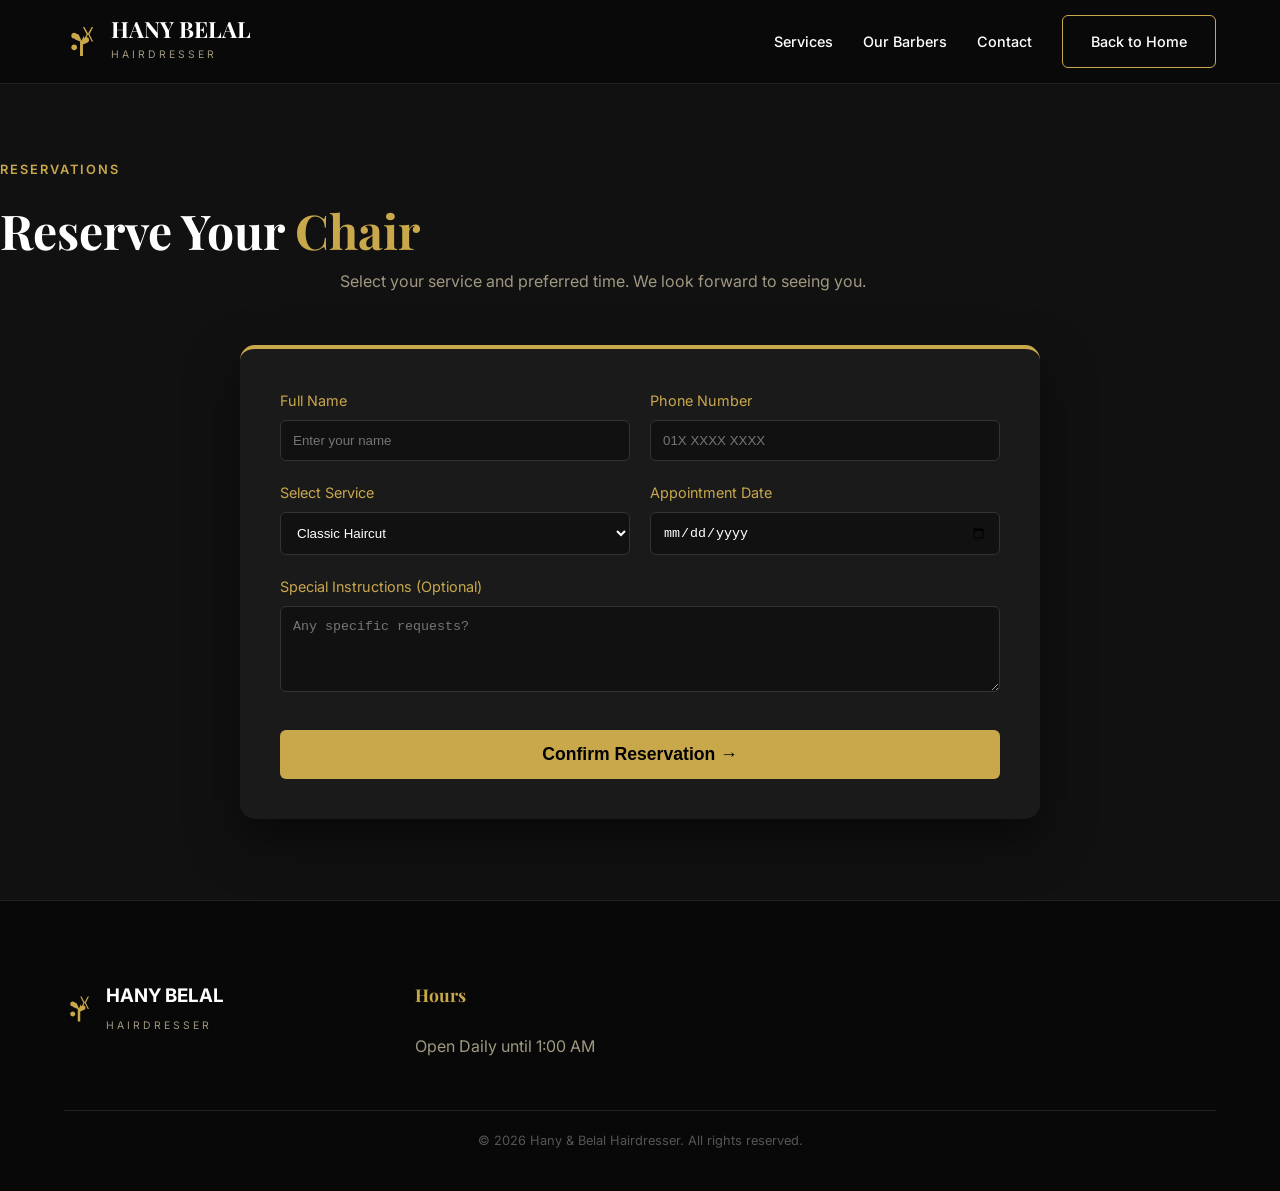
==== booking.html @ 6c2b062a "booking.html" ====
<!DOCTYPE html>
<html lang="en">
<head>
    <meta charset="UTF-8">
    <meta name="viewport" content="width=device-width, initial-scale=1.0">
    <title>Book Your Appointment — Hany & Belal Hairdresser</title>
    <link rel="preconnect" href="https://fonts.googleapis.com">
    <link rel="preconnect" href="https://fonts.gstatic.com" crossorigin>
    <link href="https://fonts.googleapis.com/css2?family=Playfair+Display:ital,wght@0,700;1,700&family=Inter:wght@300;400;500;600&display=swap" rel="stylesheet">
    <link rel="stylesheet" href="styles.css">
</head>
<body class="pattern-bg">

    <!-- NAVBAR (Same as Index) -->
    <nav class="navbar scrolled" id="navbar">
        <div class="nav-container">
            <a href="index.html" class="logo">
                <svg width="35" height="35" viewBox="0 0 24 24" fill="#C9A84C"><path d="M19 2l-2.5 4.5L14 2h-1l2.5 5L13 12h1l2.5-5 2.5 5h1l-2.5-5 2.5-5h-1zM7 6c-1.1 0-2 .9-2 2s.9 2 2 2 2-.9 2-2-.9-2-2-2zm0 8c-1.1 0-2 .9-2 2s.9 2 2 2 2-.9 2-2-.9-2-2-2zm6.6-6.1L12 11.5l-1.6-3.6c-.3-.6-.9-1-1.6-1-1.1 0-2 .9-2 2 0 .7.4 1.4 1 1.7l3.2 1.4V22h2v-8l3.2-1.4c.6-.3 1-1 1-1.7 0-1.1-.9-2-2-2-.7 0-1.3.4-1.6 1z"/></svg>
                <div class="logo-text">
                    <h1>HANY BELAL</h1>
                    <span>HAIRDRESSER</span>
                </div>
            </a>
            <ul class="nav-links">
                <li><a href="index.html#services">Services</a></li>
                <li><a href="index.html#team">Our Barbers</a></li>
                <li><a href="index.html#contact">Contact</a></li>
                <li><a href="index.html" class="btn btn-outline-gold">Back to Home</a></li>
            </ul>
        </div>
    </nav>

    <!-- BOOKING FORM SECTION -->
    <section class="content-section" style="padding-top: 160px; min-height: 100vh;">
        <div class="text-center" style="margin-bottom: 50px;">
            <span class="section-tag">RESERVATIONS</span>
            <h2 style="font-family: var(--font-heading); font-size: 3rem;">Reserve Your <span class="gold-text">Chair</span></h2>
            <p style="color: var(--text-muted); max-width: 600px; margin: 0 auto;">Select your service and preferred time. We look forward to seeing you.</p>
        </div>

        <div class="form-container" style="max-width: 800px; margin: 0 auto; background: #1A1A1A; padding: 40px; border-radius: 15px; border-top: 4px solid var(--gold); box-shadow: 0 20px 50px rgba(0,0,0,0.5);">
            <form id="booking-form" action="https://formspree.io/f/YOUR_FORM_ID" method="POST">
                <div style="display: grid; grid-template-columns: 1fr 1fr; gap: 20px;">
                    <!-- Name -->
                    <div class="form-group">
                        <label style="display: block; margin-bottom: 8px; font-size: 0.9rem; color: var(--gold);">Full Name</label>
                        <input type="text" name="name" required placeholder="Enter your name" style="width: 100%; padding: 12px; background: #111; border: 1px solid #333; color: white; border-radius: 6px;">
                    </div>
                    <!-- Phone -->
                    <div class="form-group">
                        <label style="display: block; margin-bottom: 8px; font-size: 0.9rem; color: var(--gold);">Phone Number</label>
                        <input type="tel" name="phone" required placeholder="01X XXXX XXXX" style="width: 100%; padding: 12px; background: #111; border: 1px solid #333; color: white; border-radius: 6px;">
                    </div>
                    <!-- Service Selection -->
                    <div class="form-group">
                        <label style="display: block; margin-bottom: 8px; font-size: 0.9rem; color: var(--gold);">Select Service</label>
                        <select name="service" required style="width: 100%; padding: 12px; background: #111; border: 1px solid #333; color: white; border-radius: 6px;">
                            <option value="Haircut">Classic Haircut</option>
                            <option value="Beard Trim">Beard Ritual</option>
                            <option value="Full Shave">Straight Razor Shave</option>
                            <option value="Coloring">Hair Coloring</option>
                            <option value="Kids">Young Gentleman's Cut</option>
                        </select>
                    </div>
                    <!-- Date -->
                    <div class="form-group">
                        <label style="display: block; margin-bottom: 8px; font-size: 0.9rem; color: var(--gold);">Appointment Date</label>
                        <input type="date" name="date" required style="width: 100%; padding: 12px; background: #111; border: 1px solid #333; color: white; border-radius: 6px;">
                    </div>
                </div>

                <div class="form-group" style="margin-top: 20px;">
                    <label style="display: block; margin-bottom: 8px; font-size: 0.9rem; color: var(--gold);">Special Instructions (Optional)</label>
                    <textarea name="message" rows="4" placeholder="Any specific requests?" style="width: 100%; padding: 12px; background: #111; border: 1px solid #333; color: white; border-radius: 6px;"></textarea>
                </div>

                <button type="submit" class="btn btn-gold" style="width: 100%; margin-top: 30px; justify-content: center; font-size: 1.1rem;">
                    Confirm Reservation &rarr;
                </button>
            </form>

            <!-- Success Message (Hidden by default) -->
            <div id="booking-success" style="display: none; text-align: center; padding: 40px 0;">
                <div style="font-size: 4rem; margin-bottom: 20px;">✅</div>
                <h3 style="font-family: var(--font-heading); font-size: 2rem; color: var(--gold);">Booking Received!</h3>
                <p style="color: var(--text-muted); margin-top: 10px;">We'll contact you shortly to confirm your appointment.</p>
                <button class="btn btn-outline-gold reset-form" style="margin-top: 30px;">Book Another Session</button>
            </div>
        </div>
    </section>

    <!-- FOOTER (Same as Index) -->
    <footer style="margin-top: 0;">
        <div class="footer-grid">
            <div class="footer-brand">
                <div class="logo">
                    <svg width="30" height="30" viewBox="0 0 24 24" fill="#C9A84C"><path d="M19 2l-2.5 4.5L14 2h-1l2.5 5L13 12h1l2.5-5 2.5 5h1l-2.5-5 2.5-5h-1zM7 6c-1.1 0-2 .9-2 2s.9 2 2 2 2-.9 2-2-.9-2-2-2zm0 8c-1.1 0-2 .9-2 2s.9 2 2 2 2-.9 2-2-.9-2-2-2zm6.6-6.1L12 11.5l-1.6-3.6c-.3-.6-.9-1-1.6-1-1.1 0-2 .9-2 2 0 .7.4 1.4 1 1.7l3.2 1.4V22h2v-8l3.2-1.4c.6-.3 1-1 1-1.7 0-1.1-.9-2-2-2-.7 0-1.3.4-1.6 1z"/></svg>
                    <div class="logo-text">
                        <h3>HANY BELAL</h3>
                        <span>HAIRDRESSER</span>
                    </div>
                </div>
            </div>
            <div class="footer-nav">
                <h4>Hours</h4>
                <p style="color: var(--text-muted);">Open Daily until 1:00 AM</p>
            </div>
        </div>
        <div style="text-align: center; margin-top: 50px; border-top: 1px solid #222; padding-top: 20px; color: #555; font-size: 0.8rem;">
            &copy; 2026 Hany & Belal Hairdresser. All rights reserved.
        </div>
    </footer>

    <script src="script.js"></script>
</body>
</html>
---- styles.css ----
/* 
   Hany & Belal Premium Barbershop 
   Global Styles & Variables 
*/
@import url('https://fonts.googleapis.com/css2?family=Playfair+Display:ital,wght@0,700;1,700&family=Inter:wght@300;400;500;600&display=swap');

:root {
    --gold: #C9A84C;
    --gold-hover: #E8C060;
    --dark: #111111;
    --darker: #0A0A0A;
    --light-bg: #F9F7F2;
    --text-white: #FFFFFF;
    --text-muted: #A09880;
    --border: rgba(255, 255, 255, 0.1);
    --font-heading: 'Playfair Display', serif;
    --font-body: 'Inter', sans-serif;
}

* {
    margin: 0;
    padding: 0;
    box-sizing: border-box;
}

html {
    scroll-behavior: smooth;
}

body {
    font-family: var(--font-body);
    background: var(--dark);
    color: var(--text-white);
    line-height: 1.6;
    overflow-x: hidden;
}

/* Reusable Components */
.gold-text { color: var(--gold); }
.section-tag {
    color: var(--gold);
    font-size: 0.8rem;
    letter-spacing: 2px;
    font-weight: 600;
    text-transform: uppercase;
    display: block;
    margin-bottom: 12px;
}

.btn {
    padding: 14px 28px;
    border-radius: 6px;
    text-decoration: none;
    font-weight: 600;
    display: inline-flex;
    align-items: center;
    gap: 10px;
    transition: all 0.3s cubic-bezier(0.4, 0, 0.2, 1);
    cursor: pointer;
    font-size: 0.95rem;
}

.btn-gold { background: var(--gold); color: #000; border: none; }
.btn-gold:hover { background: var(--gold-hover); transform: translateY(-3px); box-shadow: 0 10px 20px rgba(201, 168, 76, 0.3); }

.btn-outline-gold { border: 1px solid var(--gold); color: var(--gold); }
.btn-outline-gold:hover { background: var(--gold); color: #000; }

.btn-dark { background: #1A1A1A; color: white; border: none; }
.btn-dark:hover { background: #333; }

/* Navbar */
.navbar {
    position: fixed;
    width: 100%;
    z-index: 1000;
    padding: 25px 5%;
    transition: all 0.4s ease;
    background: linear-gradient(to bottom, rgba(0,0,0,0.8) 0%, transparent 100%);
}

.navbar.scrolled {
    background: rgba(10, 10, 10, 0.95);
    padding: 15px 5%;
    border-bottom: 1px solid var(--border);
    backdrop-filter: blur(10px);
}

.nav-container {
    display: flex;
    justify-content: space-between;
    align-items: center;
    max-width: 1400px;
    margin: 0 auto;
}

.logo {
    display: flex;
    align-items: center;
    gap: 12px;
    text-decoration: none;
}

.logo-text h1 {
    font-family: var(--font-heading);
    font-size: 1.4rem;
    color: white;
    line-height: 1;
}

.logo-text span {
    font-size: 0.65rem;
    letter-spacing: 3px;
    color: var(--text-muted);
    text-transform: uppercase;
}

.nav-links {
    display: flex;
    align-items: center;
    gap: 30px;
    list-style: none;
}

.nav-links a {
    color: white;
    text-decoration: none;
    font-size: 0.9rem;
    font-weight: 500;
    transition: color 0.3s;
}

.nav-links a:hover { color: var(--gold); }

.btn-fb-mini {
    border: 1px solid rgba(201, 168, 76, 0.4);
    padding: 8px 16px;
    border-radius: 4px;
    font-size: 0.8rem !important;
    color: var(--gold) !important;
}

/* Hero Section */
.hero {
    height: 100vh;
    min-height: 700px;
    display: flex;
    align-items: center;
    justify-content: center;
    text-align: center;
    position: relative;
    background: url('image_6cae1b.jpg') center/cover no-repeat;
}

.hero::before {
    content: '';
    position: absolute;
    inset: 0;
    background: rgba(0, 0, 0, 0.75);
}

.hero-content {
    position: relative;
    z-index: 2;
    max-width: 1000px;
    padding: 0 5%;
}

.hero-badge {
    border: 1px solid var(--gold);
    background: rgba(201, 168, 76, 0.1);
    color: var(--gold);
    padding: 6px 20px;
    border-radius: 50px;
    font-size: 0.8rem;
    display: inline-block;
    margin-bottom: 25px;
}

.hero h1 {
    font-family: var(--font-heading);
    font-size: clamp(2.5rem, 8vw, 5.5rem);
    line-height: 1.1;
    margin-bottom: 20px;
}

.hero .subtitle {
    font-size: clamp(1rem, 2vw, 1.2rem);
    color: #CCC;
    max-width: 700px;
    margin: 0 auto 40px;
}

.hero-cta-group {
    display: flex;
    align-items: center;
    justify-content: center;
    gap: 30px;
}

.phone-link {
    display: flex;
    align-items: center;
    gap: 12px;
    color: white;
    text-decoration: none;
    font-weight: 600;
}

.phone-icon-circle {
    width: 48px;
    height: 48px;
    border: 1.5px solid rgba(255,255,255,0.4);
    border-radius: 50%;
    display: flex;
    align-items: center;
    justify-content: center;
}

.trust-bar {
    display: flex;
    justify-content: center;
    gap: 25px;
    margin-top: 60px;
    font-size: 0.85rem;
    color: var(--text-muted);
}

.trust-bar .sep { width: 1px; height: 15px; background: rgba(255,255,255,0.1); }

/* Services Section (Light) */
.services-section {
    background: var(--light-bg);
    color: #111;
    padding: 100px 5%;
    text-align: center;
}

.services-section h2 {
    font-family: var(--font-heading);
    font-size: clamp(2.5rem, 5vw, 3.8rem);
    margin-bottom: 20px;
}

.services-grid {
    display: grid;
    grid-template-columns: repeat(auto-fit, minmax(160px, 1fr));
    gap: 20px;
    max-width: 1200px;
    margin: 50px auto;
}

.service-card {
    background: white;
    padding: 40px 20px;
    border-radius: 12px;
    box-shadow: 0 10px 40px rgba(0,0,0,0.04);
    transition: 0.3s;
}

.service-card:hover { transform: translateY(-10px); }

.service-card .icon-box {
    background: var(--dark);
    color: white;
    width: 60px;
    height: 60px;
    border-radius: 12px;
    display: flex;
    align-items: center;
    justify-content: center;
    margin: 0 auto 20px;
    font-size: 1.5rem;
}

/* Team Section (Diagonal Pattern) */
.team-section {
    padding: 100px 5%;
    background-color: #0F0F0F;
    background-image: repeating-linear-gradient(
        45deg,
        rgba(255, 255, 255, 0.02) 0px,
        rgba(255, 255, 255, 0.02) 1px,
        transparent 1px,
        transparent 10px
    );
    text-align: center;
}

.team-section h2 {
    font-family: var(--font-heading);
    font-size: clamp(2.5rem, 5vw, 3.5rem);
    margin-bottom: 50px;
}

.team-grid {
    display: grid;
    grid-template-columns: repeat(auto-fit, minmax(220px, 1fr));
    gap: 30px;
    max-width: 1300px;
    margin: 0 auto 50px;
}

.barber-card { text-align: center; }

.barber-photo {
    position: relative;
    border-radius: 15px;
    overflow: hidden;
    height: 320px;
    margin-bottom: 20px;
}

.barber-photo img {
    width: 100%;
    height: 100%;
    object-fit: cover;
    transition: 0.5s;
}

.barber-card:hover img { transform: scale(1.1); }

.barber-label {
    position: absolute;
    bottom: 12px;
    left: 12px;
    background: var(--gold);
    color: #000;
    font-size: 0.7rem;
    font-weight: 800;
    padding: 4px 12px;
    border-radius: 4px;
    text-transform: uppercase;
}

.barber-card h3 { font-family: var(--font-heading); font-size: 1.4rem; margin-bottom: 4px; }
.barber-card p { color: var(--text-muted); font-size: 0.85rem; text-transform: uppercase; letter-spacing: 1px; }

/* Final CTA Section */
.final-cta {
    padding: 120px 5%;
    text-align: center;
    background: linear-gradient(rgba(0,0,0,0.85), rgba(0,0,0,0.85)), url('image_6caa00.jpg') center/cover;
    position: relative;
}

.location-tag {
    background: rgba(201, 168, 76, 0.15);
    color: var(--gold);
    padding: 6px 16px;
    border-radius: 50px;
    font-size: 0.85rem;
    display: inline-flex;
    align-items: center;
    gap: 8px;
    margin-bottom: 25px;
}

.cta-info-footer {
    display: flex;
    justify-content: center;
    gap: 40px;
    margin-top: 50px;
    color: var(--text-muted);
    font-size: 0.85rem;
}

/* Footer */
footer {
    background: #080808;
    padding: 80px 5% 40px;
    border-top: 1px solid var(--border);
}

.footer-grid {
    display: grid;
    grid-template-columns: 1.5fr 1fr 1fr 1.5fr;
    gap: 50px;
    max-width: 1400px;
    margin: 0 auto;
}

.footer-brand p { margin: 20px 0; color: var(--text-muted); font-size: 0.95rem; }

.footer-grid h4 {
    color: var(--gold);
    font-size: 1.1rem;
    margin-bottom: 25px;
    font-family: var(--font-heading);
}

.footer-grid ul { list-style: none; }
.footer-grid ul li { margin-bottom: 12px; }
.footer-grid ul a { color: var(--text-muted); text-decoration: none; transition: 0.3s; }
.footer-grid ul a:hover { color: var(--gold); }

.status-badge {
    background: rgba(255, 255, 255, 0.03);
    border: 1px solid rgba(255, 255, 255, 0.08);
    padding: 20px;
    border-radius: 10px;
    margin-top: 20px;
}

.status-header {
    display: flex;
    align-items: center;
    gap: 10px;
    margin-bottom: 8px;
}

.status-dot {
    width: 8px;
    height: 8px;
    background: #28a745;
    border-radius: 50%;
    box-shadow: 0 0 10px #28a745;
}

.status-badge p { font-size: 0.8rem; color: #777; line-height: 1.4; }

/* Mobile Menu */
.hamburger {
    display: none;
    flex-direction: column;
    gap: 5px;
    cursor: pointer;
    background: none;
    border: none;
}

.hamburger span {
    display: block;
    width: 25px;
    height: 2px;
    background: var(--gold);
    transition: 0.3s;
}

@media (max-width: 1024px) {
    .footer-grid { grid-template-columns: 1fr 1fr; }
}

@media (max-width: 768px) {
    .nav-links { display: none; }
    .hamburger { display: flex; }
    .hero-cta-group { flex-direction: column; }
    .footer-grid { grid-template-columns: 1fr; gap: 40px; }
    .trust-bar, .cta-info-footer { flex-wrap: wrap; gap: 15px; }
    .trust-bar .sep { display: none; }
}
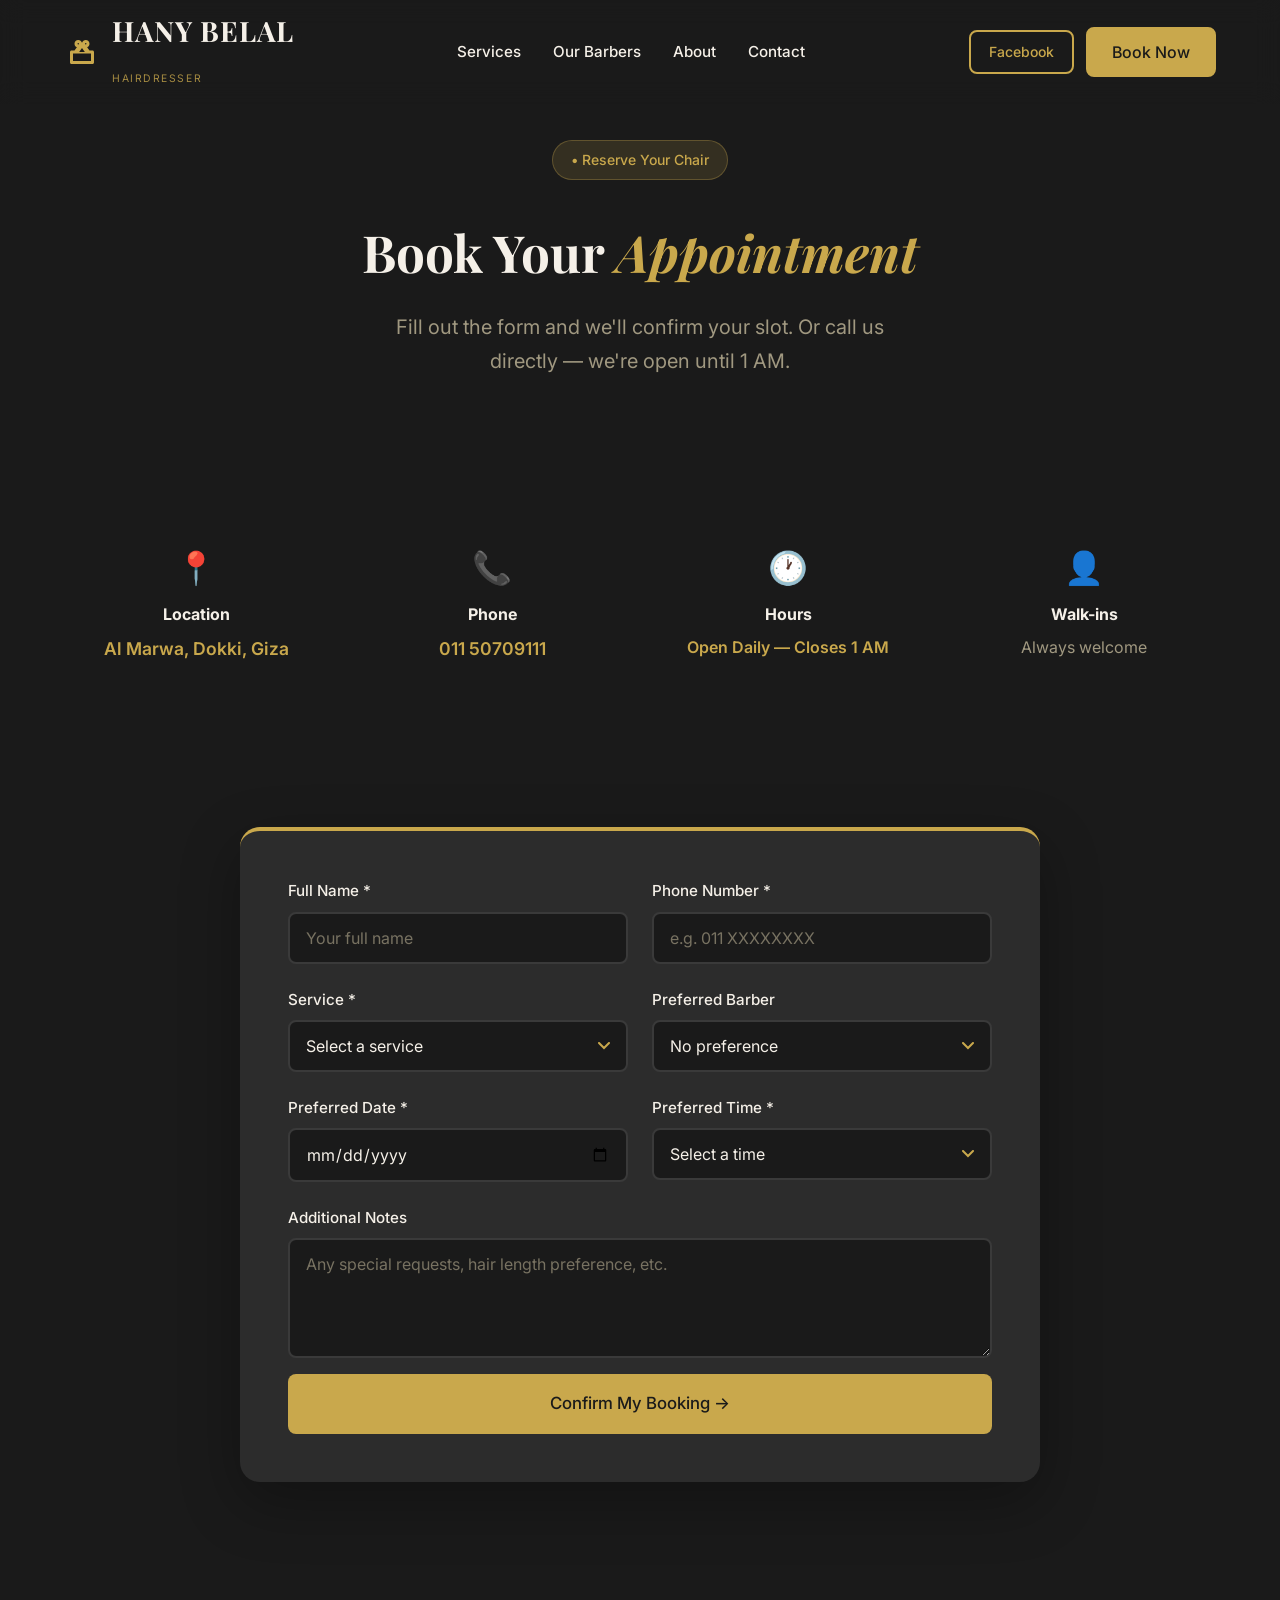
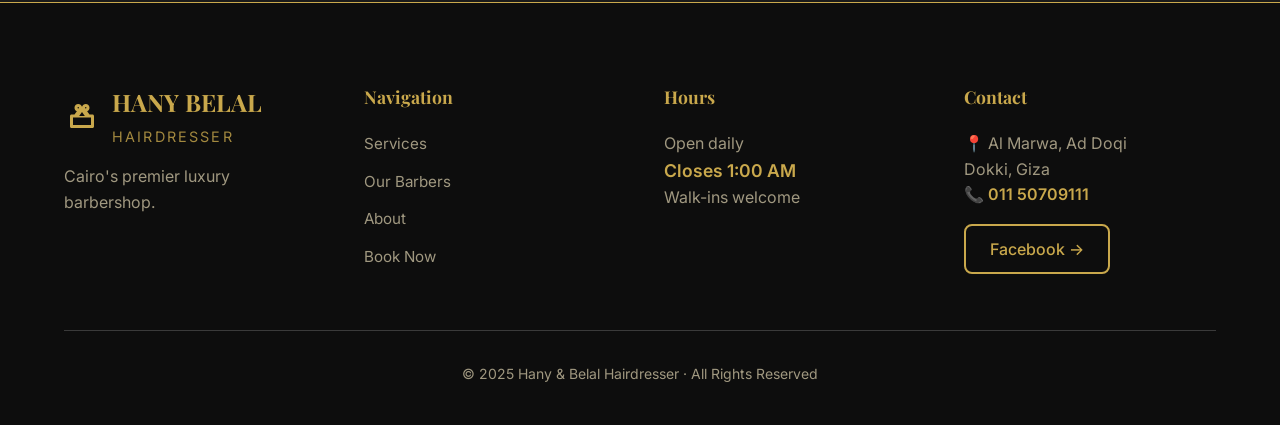
==== commit 2f55c94f: "Update booking.html" ====
--- a/booking.html
+++ b/booking.html
@@ -1,116 +1,279 @@
 <!DOCTYPE html>
 <html lang="en">
 <head>
-    <meta charset="UTF-8">
-    <meta name="viewport" content="width=device-width, initial-scale=1.0">
-    <title>Book Your Appointment — Hany & Belal Hairdresser</title>
-    <link rel="preconnect" href="https://fonts.googleapis.com">
-    <link rel="preconnect" href="https://fonts.gstatic.com" crossorigin>
-    <link href="https://fonts.googleapis.com/css2?family=Playfair+Display:ital,wght@0,700;1,700&family=Inter:wght@300;400;500;600&display=swap" rel="stylesheet">
-    <link rel="stylesheet" href="styles.css">
+  <meta charset="UTF-8">
+  <meta name="viewport" content="width=device-width, initial-scale=1.0">
+  <title>Book an Appointment — Hany & Belal Hairdresser</title>
+  <meta name="description" content="Book your grooming appointment at Hany & Belal Hairdresser, Dokki, Giza. Open until 1 AM.">
+  <link rel="preconnect" href="https://fonts.googleapis.com">
+  <link rel="preconnect" href="https://fonts.gstatic.com" crossorigin>
+  <link href="https://fonts.googleapis.com/css2?family=Playfair+Display:ital,wght@0,400;0,700;1,700&family=Inter:wght@300;400;500;600&display=swap" rel="stylesheet">
+  <link rel="stylesheet" href="styles.css">
 </head>
-<body class="pattern-bg">
-
-    <!-- NAVBAR (Same as Index) -->
-    <nav class="navbar scrolled" id="navbar">
-        <div class="nav-container">
-            <a href="index.html" class="logo">
-                <svg width="35" height="35" viewBox="0 0 24 24" fill="#C9A84C"><path d="M19 2l-2.5 4.5L14 2h-1l2.5 5L13 12h1l2.5-5 2.5 5h1l-2.5-5 2.5-5h-1zM7 6c-1.1 0-2 .9-2 2s.9 2 2 2 2-.9 2-2-.9-2-2-2zm0 8c-1.1 0-2 .9-2 2s.9 2 2 2 2-.9 2-2-.9-2-2-2zm6.6-6.1L12 11.5l-1.6-3.6c-.3-.6-.9-1-1.6-1-1.1 0-2 .9-2 2 0 .7.4 1.4 1 1.7l3.2 1.4V22h2v-8l3.2-1.4c.6-.3 1-1 1-1.7 0-1.1-.9-2-2-2-.7 0-1.3.4-1.6 1z"/></svg>
-                <div class="logo-text">
-                    <h1>HANY BELAL</h1>
-                    <span>HAIRDRESSER</span>
-                </div>
-            </a>
-            <ul class="nav-links">
-                <li><a href="index.html#services">Services</a></li>
-                <li><a href="index.html#team">Our Barbers</a></li>
-                <li><a href="index.html#contact">Contact</a></li>
-                <li><a href="index.html" class="btn btn-outline-gold">Back to Home</a></li>
-            </ul>
+<body>
+
+  <!-- NAVBAR -->
+  <nav class="navbar scrolled" id="navbar">
+    <div class="nav-container">
+      <a href="index.html" class="logo">
+        <svg class="logo-icon" viewBox="0 0 24 24" fill="currentColor" xmlns="http://www.w3.org/2000/svg" aria-hidden="true">
+          <path d="M9.5 4C8.12 4 7 5.12 7 6.5c0 1.08.65 2.01 1.58 2.34L7 11H5c-.55 0-1 .45-1 1v7c0 .55.45 1 1 1h14c.55 0 1-.45 1-1v-7c0-.55-.45-1-1-1h-2l-1.58-2.16C16.35 8.51 17 7.58 17 6.5 17 5.12 15.88 4 14.5 4c-1.17 0-2.16.76-2.5 1.82C11.66 4.76 10.67 4 9.5 4zm0 2c.28 0 .5.22.5.5S9.78 7 9.5 7 9 6.78 9 6.5 9.22 6 9.5 6zm5 0c.28 0 .5.22.5.5S14.78 7 14.5 7 14 6.78 14 6.5 14.22 6 14.5 6zM12 9.3l1.9 2.7H10.1L12 9.3zM6 13h12v5H6v-5z"/>
+        </svg>
+        <div>
+          <h1>HANY BELAL</h1>
+          <span>HAIRDRESSER</span>
         </div>
-    </nav>
-
-    <!-- BOOKING FORM SECTION -->
-    <section class="content-section" style="padding-top: 160px; min-height: 100vh;">
-        <div class="text-center" style="margin-bottom: 50px;">
-            <span class="section-tag">RESERVATIONS</span>
-            <h2 style="font-family: var(--font-heading); font-size: 3rem;">Reserve Your <span class="gold-text">Chair</span></h2>
-            <p style="color: var(--text-muted); max-width: 600px; margin: 0 auto;">Select your service and preferred time. We look forward to seeing you.</p>
+      </a>
+
+      <ul class="nav-links">
+        <li><a href="index.html#services">Services</a></li>
+        <li><a href="index.html#team">Our Barbers</a></li>
+        <li><a href="about.html">About</a></li>
+        <li><a href="contact.html">Contact</a></li>
+      </ul>
+
+      <div class="nav-buttons">
+        <a href="https://web.facebook.com/HBHairdresser" target="_blank" rel="noopener" class="btn btn-outline-gold facebook-btn">Facebook</a>
+        <a href="booking.html" class="btn btn-gold">Book Now</a>
+      </div>
+
+      <button class="hamburger" aria-label="Open menu" aria-expanded="false">
+        <span></span><span></span><span></span>
+      </button>
+    </div>
+  </nav>
+
+  <!-- MOBILE MENU -->
+  <div class="mobile-menu" role="navigation">
+    <a href="index.html#services">Services</a>
+    <a href="index.html#team">Our Barbers</a>
+    <a href="about.html">About</a>
+    <a href="contact.html">Contact</a>
+    <a href="https://web.facebook.com/HBHairdresser" target="_blank" rel="noopener" class="btn btn-outline-gold">Facebook</a>
+    <a href="booking.html" class="btn btn-gold">Book Now</a>
+  </div>
+
+  <!-- PAGE HEADER -->
+  <section class="content-section" style="padding-top: 140px; text-align: center;">
+    <div class="badge">&#x2022; Reserve Your Chair</div>
+    <h2 style="margin-bottom: 1rem;">Book Your <span class="gold">Appointment</span></h2>
+    <p class="subtitle" style="margin-bottom: 0;">
+      Fill out the form and we'll confirm your slot. Or call us directly — we're open until 1 AM.
+    </p>
+  </section>
+
+  <!-- BOOKING INFO STRIP -->
+  <section class="content-section" style="padding-top: 0;">
+    <div class="info-strip">
+      <div class="info-item">
+        <span style="font-size: 2rem;">&#128205;</span>
+        <strong>Location</strong>
+        <a href="https://maps.google.com/?q=Al+Marwa+Ad+Doqi+Dokki+Giza" target="_blank" rel="noopener">Al Marwa, Dokki, Giza</a>
+      </div>
+      <div class="info-item">
+        <span style="font-size: 2rem;">&#128222;</span>
+        <strong>Phone</strong>
+        <a href="tel:01150709111">011 50709111</a>
+      </div>
+      <div class="info-item">
+        <span style="font-size: 2rem;">&#128336;</span>
+        <strong>Hours</strong>
+        <span style="color: var(--gold); font-weight: 600;">Open Daily — Closes 1 AM</span>
+      </div>
+      <div class="info-item">
+        <span style="font-size: 2rem;">&#128100;</span>
+        <strong>Walk-ins</strong>
+        <span style="color: var(--text-muted);">Always welcome</span>
+      </div>
+    </div>
+  </section>
+
+  <!-- BOOKING FORM -->
+  <section class="content-section" style="padding-top: 0; padding-bottom: 120px;">
+
+    <div class="form-container">
+      <!--
+        HOW TO ENABLE REAL FORM SUBMISSIONS ON GITHUB PAGES:
+        1. Sign up free at https://formspree.io/
+        2. Create a new form and get your Form ID (e.g. xdoqgkze)
+        3. Replace the action below with: https://formspree.io/f/YOUR_FORM_ID
+        Until then, the form works in demo mode (shows success screen without sending).
+      -->
+      <form id="booking-form" action="#" method="POST" novalidate>
+
+        <!-- Hidden fields for Formspree -->
+        <input type="hidden" name="_subject" value="New Booking — Hany & Belal Hairdresser">
+        <input type="text"   name="_gotcha"  style="display:none" tabindex="-1" autocomplete="off">
+
+        <div class="form-grid">
+
+          <div class="form-group">
+            <label for="name">Full Name *</label>
+            <input
+              type="text"
+              id="name"
+              name="name"
+              placeholder="Your full name"
+              required
+              autocomplete="name"
+            >
+          </div>
+
+          <div class="form-group">
+            <label for="phone">Phone Number *</label>
+            <input
+              type="tel"
+              id="phone"
+              name="phone"
+              placeholder="e.g. 011 XXXXXXXX"
+              required
+              autocomplete="tel"
+            >
+          </div>
+
+          <div class="form-group">
+            <label for="service">Service *</label>
+            <select id="service" name="service" required>
+              <option value="" disabled selected>Select a service</option>
+              <option value="Classic Haircut">Classic Haircut</option>
+              <option value="Fade &amp; Taper">Fade &amp; Taper</option>
+              <option value="Beard Ritual">Beard Ritual</option>
+              <option value="Full Shave">Full Shave</option>
+              <option value="Hair Coloring">Hair Coloring</option>
+              <option value="Kids Cut">Kids Cut</option>
+              <option value="Haircut + Beard">Haircut + Beard Combo</option>
+              <option value="Other">Other</option>
+            </select>
+          </div>
+
+          <div class="form-group">
+            <label for="barber">Preferred Barber</label>
+            <select id="barber" name="barber">
+              <option value="No preference">No preference</option>
+              <option value="Hany">Hany</option>
+              <option value="Belal">Belal</option>
+              <option value="Gamil">Gamil</option>
+              <option value="Mohamed Saeed">Mohamed Saeed</option>
+              <option value="Ahmed">Ahmed</option>
+            </select>
+          </div>
+
+          <div class="form-group">
+            <label for="date">Preferred Date *</label>
+            <input
+              type="date"
+              id="date"
+              name="date"
+              required
+            >
+          </div>
+
+          <div class="form-group">
+            <label for="time">Preferred Time *</label>
+            <select id="time" name="time" required>
+              <option value="" disabled selected>Select a time</option>
+              <option value="10:00 AM">10:00 AM</option>
+              <option value="11:00 AM">11:00 AM</option>
+              <option value="12:00 PM">12:00 PM</option>
+              <option value="1:00 PM">1:00 PM</option>
+              <option value="2:00 PM">2:00 PM</option>
+              <option value="3:00 PM">3:00 PM</option>
+              <option value="4:00 PM">4:00 PM</option>
+              <option value="5:00 PM">5:00 PM</option>
+              <option value="6:00 PM">6:00 PM</option>
+              <option value="7:00 PM">7:00 PM</option>
+              <option value="8:00 PM">8:00 PM</option>
+              <option value="9:00 PM">9:00 PM</option>
+              <option value="10:00 PM">10:00 PM</option>
+              <option value="11:00 PM">11:00 PM</option>
+              <option value="12:00 AM">12:00 AM</option>
+            </select>
+          </div>
+
+          <div class="form-group full-width">
+            <label for="notes">Additional Notes</label>
+            <textarea
+              id="notes"
+              name="notes"
+              placeholder="Any special requests, hair length preference, etc."
+              rows="4"
+            ></textarea>
+          </div>
+
         </div>
 
-        <div class="form-container" style="max-width: 800px; margin: 0 auto; background: #1A1A1A; padding: 40px; border-radius: 15px; border-top: 4px solid var(--gold); box-shadow: 0 20px 50px rgba(0,0,0,0.5);">
-            <form id="booking-form" action="https://formspree.io/f/YOUR_FORM_ID" method="POST">
-                <div style="display: grid; grid-template-columns: 1fr 1fr; gap: 20px;">
-                    <!-- Name -->
-                    <div class="form-group">
-                        <label style="display: block; margin-bottom: 8px; font-size: 0.9rem; color: var(--gold);">Full Name</label>
-                        <input type="text" name="name" required placeholder="Enter your name" style="width: 100%; padding: 12px; background: #111; border: 1px solid #333; color: white; border-radius: 6px;">
-                    </div>
-                    <!-- Phone -->
-                    <div class="form-group">
-                        <label style="display: block; margin-bottom: 8px; font-size: 0.9rem; color: var(--gold);">Phone Number</label>
-                        <input type="tel" name="phone" required placeholder="01X XXXX XXXX" style="width: 100%; padding: 12px; background: #111; border: 1px solid #333; color: white; border-radius: 6px;">
-                    </div>
-                    <!-- Service Selection -->
-                    <div class="form-group">
-                        <label style="display: block; margin-bottom: 8px; font-size: 0.9rem; color: var(--gold);">Select Service</label>
-                        <select name="service" required style="width: 100%; padding: 12px; background: #111; border: 1px solid #333; color: white; border-radius: 6px;">
-                            <option value="Haircut">Classic Haircut</option>
-                            <option value="Beard Trim">Beard Ritual</option>
-                            <option value="Full Shave">Straight Razor Shave</option>
-                            <option value="Coloring">Hair Coloring</option>
-                            <option value="Kids">Young Gentleman's Cut</option>
-                        </select>
-                    </div>
-                    <!-- Date -->
-                    <div class="form-group">
-                        <label style="display: block; margin-bottom: 8px; font-size: 0.9rem; color: var(--gold);">Appointment Date</label>
-                        <input type="date" name="date" required style="width: 100%; padding: 12px; background: #111; border: 1px solid #333; color: white; border-radius: 6px;">
-                    </div>
-                </div>
-
-                <div class="form-group" style="margin-top: 20px;">
-                    <label style="display: block; margin-bottom: 8px; font-size: 0.9rem; color: var(--gold);">Special Instructions (Optional)</label>
-                    <textarea name="message" rows="4" placeholder="Any specific requests?" style="width: 100%; padding: 12px; background: #111; border: 1px solid #333; color: white; border-radius: 6px;"></textarea>
-                </div>
-
-                <button type="submit" class="btn btn-gold" style="width: 100%; margin-top: 30px; justify-content: center; font-size: 1.1rem;">
-                    Confirm Reservation &rarr;
-                </button>
-            </form>
-
-            <!-- Success Message (Hidden by default) -->
-            <div id="booking-success" style="display: none; text-align: center; padding: 40px 0;">
-                <div style="font-size: 4rem; margin-bottom: 20px;">✅</div>
-                <h3 style="font-family: var(--font-heading); font-size: 2rem; color: var(--gold);">Booking Received!</h3>
-                <p style="color: var(--text-muted); margin-top: 10px;">We'll contact you shortly to confirm your appointment.</p>
-                <button class="btn btn-outline-gold reset-form" style="margin-top: 30px;">Book Another Session</button>
-            </div>
-        </div>
-    </section>
-
-    <!-- FOOTER (Same as Index) -->
-    <footer style="margin-top: 0;">
-        <div class="footer-grid">
-            <div class="footer-brand">
-                <div class="logo">
-                    <svg width="30" height="30" viewBox="0 0 24 24" fill="#C9A84C"><path d="M19 2l-2.5 4.5L14 2h-1l2.5 5L13 12h1l2.5-5 2.5 5h1l-2.5-5 2.5-5h-1zM7 6c-1.1 0-2 .9-2 2s.9 2 2 2 2-.9 2-2-.9-2-2-2zm0 8c-1.1 0-2 .9-2 2s.9 2 2 2 2-.9 2-2-.9-2-2-2zm6.6-6.1L12 11.5l-1.6-3.6c-.3-.6-.9-1-1.6-1-1.1 0-2 .9-2 2 0 .7.4 1.4 1 1.7l3.2 1.4V22h2v-8l3.2-1.4c.6-.3 1-1 1-1.7 0-1.1-.9-2-2-2-.7 0-1.3.4-1.6 1z"/></svg>
-                    <div class="logo-text">
-                        <h3>HANY BELAL</h3>
-                        <span>HAIRDRESSER</span>
-                    </div>
-                </div>
-            </div>
-            <div class="footer-nav">
-                <h4>Hours</h4>
-                <p style="color: var(--text-muted);">Open Daily until 1:00 AM</p>
-            </div>
-        </div>
-        <div style="text-align: center; margin-top: 50px; border-top: 1px solid #222; padding-top: 20px; color: #555; font-size: 0.8rem;">
-            &copy; 2026 Hany & Belal Hairdresser. All rights reserved.
-        </div>
-    </footer>
-
-    <script src="script.js"></script>
+        <button type="submit" class="btn btn-gold form-submit">
+          Confirm My Booking &rarr;
+        </button>
+
+      </form>
+
+      <!-- SUCCESS MESSAGE -->
+      <div class="success-message" id="booking-success">
+        <span class="success-icon">&#10003;</span>
+        <h3>Booking Received!</h3>
+        <p>
+          Thank you for booking with Hany &amp; Belal Hairdresser.<br>
+          We'll call you shortly to confirm your appointment.<br>
+          Can't wait? Call us directly:
+          <a href="tel:01150709111" style="color: var(--gold); font-weight: 600; text-decoration: none;">011 50709111</a>
+        </p>
+        <button class="btn btn-outline-gold reset-form" style="margin-top: 1rem;">
+          Book Another Appointment
+        </button>
+      </div>
+    </div>
+
+  </section>
+
+  <!-- FOOTER -->
+  <footer>
+    <div class="footer-content">
+      <div class="footer-section">
+        <a href="index.html" class="logo footer-logo">
+          <svg class="logo-icon" viewBox="0 0 24 24" fill="currentColor" aria-hidden="true">
+            <path d="M9.5 4C8.12 4 7 5.12 7 6.5c0 1.08.65 2.01 1.58 2.34L7 11H5c-.55 0-1 .45-1 1v7c0 .55.45 1 1 1h14c.55 0 1-.45 1-1v-7c0-.55-.45-1-1-1h-2l-1.58-2.16C16.35 8.51 17 7.58 17 6.5 17 5.12 15.88 4 14.5 4c-1.17 0-2.16.76-2.5 1.82C11.66 4.76 10.67 4 9.5 4zm0 2c.28 0 .5.22.5.5S9.78 7 9.5 7 9 6.78 9 6.5 9.22 6 9.5 6zm5 0c.28 0 .5.22.5.5S14.78 7 14.5 7 14 6.78 14 6.5 14.22 6 14.5 6zM12 9.3l1.9 2.7H10.1L12 9.3zM6 13h12v5H6v-5z"/>
+          </svg>
+          <div>
+            <h3 style="font-size: 1.5rem; margin-bottom: 0.25rem;">HANY BELAL</h3>
+            <span style="font-size: 0.9rem; opacity: 0.8;">HAIRDRESSER</span>
+          </div>
+        </a>
+        <p style="color: var(--text-muted); margin-top: 1rem;">Cairo's premier luxury barbershop.</p>
+      </div>
+      <div class="footer-section">
+        <h3>Navigation</h3>
+        <ul style="list-style:none;">
+          <li><a href="index.html#services" class="footer-link">Services</a></li>
+          <li><a href="index.html#team" class="footer-link">Our Barbers</a></li>
+          <li><a href="about.html" class="footer-link">About</a></li>
+          <li><a href="booking.html" class="footer-link">Book Now</a></li>
+        </ul>
+      </div>
+      <div class="footer-section">
+        <h3>Hours</h3>
+        <p style="color: var(--text-muted);">Open daily</p>
+        <p style="color: var(--gold); font-weight: 600; font-size: 1.1rem;">Closes 1:00 AM</p>
+        <p style="color: var(--text-muted);">Walk-ins welcome</p>
+      </div>
+      <div class="footer-section">
+        <h3>Contact</h3>
+        <p style="color: var(--text-muted);">&#128205; Al Marwa, Ad Doqi<br>Dokki, Giza</p>
+        <p><a href="tel:01150709111" style="color: var(--gold); font-weight: 600; text-decoration: none;">&#128222; 011 50709111</a></p>
+        <a href="https://web.facebook.com/HBHairdresser" target="_blank" rel="noopener" class="btn btn-outline-gold" style="margin-top: 1rem; display: inline-flex;">Facebook &rarr;</a>
+      </div>
+    </div>
+    <div class="footer-bottom">
+      &copy; 2025 Hany &amp; Belal Hairdresser &middot; All Rights Reserved
+    </div>
+  </footer>
+
+  <a href="tel:01150709111" class="floating-cta" aria-label="Call us">
+    <svg width="24" height="24" viewBox="0 0 24 24" fill="currentColor" aria-hidden="true">
+      <path d="M6.62 10.79c1.44 2.83 3.76 5.14 6.59 6.59l2.2-2.2c.27-.27.67-.36 1.02-.24 1.12.37 2.33.57 3.57.57.55 0 1 .45 1 1V20c0 .55-.45 1-1 1-9.39 0-17-7.61-17-17 0-.55.45-1 1-1h3.5c.55 0 1 .45 1 1 0 1.25.2 2.45.57 3.57.11.35.03.74-.25 1.02l-2.2 2.2z"/>
+    </svg>
+  </a>
+
+  <script src="script.js"></script>
 </body>
 </html>
--- a/styles.css
+++ b/styles.css
@@ -1,451 +1,1108 @@
-/* 
-   Hany & Belal Premium Barbershop 
-   Global Styles & Variables 
-*/
-@import url('https://fonts.googleapis.com/css2?family=Playfair+Display:ital,wght@0,700;1,700&family=Inter:wght@300;400;500;600&display=swap');
-
+/* styles.css — Fixed & Complete */
+@import url('https://fonts.googleapis.com/css2?family=Playfair+Display:ital,wght@0,400;0,700;1,700&family=Inter:wght@300;400;500;600&display=swap');
+
+/* ===========================
+   CSS CUSTOM PROPERTIES
+=========================== */
 :root {
-    --gold: #C9A84C;
-    --gold-hover: #E8C060;
-    --dark: #111111;
-    --darker: #0A0A0A;
-    --light-bg: #F9F7F2;
-    --text-white: #FFFFFF;
-    --text-muted: #A09880;
-    --border: rgba(255, 255, 255, 0.1);
-    --font-heading: 'Playfair Display', serif;
-    --font-body: 'Inter', sans-serif;
-}
-
-* {
-    margin: 0;
-    padding: 0;
-    box-sizing: border-box;
+  --bg-primary:    #1A1A1A;
+  --bg-secondary:  #111111;
+  --bg-card:       #2C2C2C;
+  --gold:          #C9A84C;
+  --gold-hover:    #E8C060;
+  --gold-light:    rgba(201,168,76,0.15);
+  --text-primary:  #F5F0E8;
+  --text-muted:    #A09880;
+  --border:        #3A3A3A;
+  --overlay:       rgba(10,8,5,0.72);
+
+  --font-heading: 'Playfair Display', Georgia, serif;
+  --font-body:    'Inter', system-ui, sans-serif;
+
+  --h1:    clamp(3rem, 7vw, 6rem);
+  --h2:    clamp(2rem, 4vw, 3.2rem);
+  --h3:    1.5rem;
+  --body:  1rem;
+  --small: 0.875rem;
+}
+
+/* ===========================
+   RESET & BASE
+=========================== */
+*, *::before, *::after {
+  margin: 0;
+  padding: 0;
+  box-sizing: border-box;
 }
 
 html {
-    scroll-behavior: smooth;
+  scroll-behavior: smooth;
+  scroll-padding-top: 80px;
 }
 
 body {
-    font-family: var(--font-body);
-    background: var(--dark);
-    color: var(--text-white);
-    line-height: 1.6;
-    overflow-x: hidden;
-}
-
-/* Reusable Components */
-.gold-text { color: var(--gold); }
-.section-tag {
-    color: var(--gold);
-    font-size: 0.8rem;
-    letter-spacing: 2px;
-    font-weight: 600;
-    text-transform: uppercase;
-    display: block;
-    margin-bottom: 12px;
-}
-
+  font-family: var(--font-body);
+  background: var(--bg-primary);
+  color: var(--text-primary);
+  line-height: 1.6;
+  overflow-x: hidden;
+}
+
+img {
+  max-width: 100%;
+  height: auto;
+  display: block;
+}
+
+a {
+  color: inherit;
+}
+
+/* ===========================
+   NAVBAR
+=========================== */
+.navbar {
+  position: fixed;
+  top: 0;
+  left: 0;
+  right: 0;
+  z-index: 1000;
+  padding: 1rem 5%;
+  backdrop-filter: blur(12px);
+  -webkit-backdrop-filter: blur(12px);
+  transition: all 0.3s cubic-bezier(0.4,0,0.2,1);
+  border-bottom: 1px solid transparent;
+}
+
+.navbar.scrolled {
+  background: var(--bg-secondary);
+  border-bottom-color: var(--gold);
+  box-shadow: 0 4px 30px rgba(0,0,0,0.4);
+}
+
+.nav-container {
+  max-width: 1400px;
+  margin: 0 auto;
+  display: flex;
+  justify-content: space-between;
+  align-items: center;
+  gap: 1rem;
+}
+
+.logo {
+  display: flex;
+  align-items: center;
+  gap: 12px;
+  text-decoration: none;
+  color: var(--gold);
+  flex-shrink: 0;
+}
+
+.logo-icon {
+  width: 36px;
+  height: 36px;
+  fill: var(--gold);
+  flex-shrink: 0;
+}
+
+.logo h1 {
+  font-family: var(--font-heading);
+  font-size: clamp(1.25rem, 2.5vw, 1.75rem);
+  font-weight: 700;
+  letter-spacing: 0.03em;
+  line-height: 1.1;
+}
+
+.logo span {
+  font-size: 0.65em;
+  font-weight: 400;
+  opacity: 0.8;
+  display: block;
+  letter-spacing: 0.15em;
+}
+
+.footer-logo {
+  color: var(--gold);
+}
+
+.nav-links {
+  display: flex;
+  list-style: none;
+  gap: 2rem;
+  align-items: center;
+}
+
+.nav-links a {
+  color: var(--text-primary);
+  text-decoration: none;
+  font-weight: 500;
+  font-size: 0.95rem;
+  position: relative;
+  transition: color 0.3s ease;
+  padding-bottom: 4px;
+}
+
+.nav-links a::after {
+  content: '';
+  position: absolute;
+  bottom: 0;
+  left: 0;
+  width: 0;
+  height: 2px;
+  background: var(--gold);
+  transition: width 0.3s cubic-bezier(0.4,0,0.2,1);
+}
+
+.nav-links a:hover {
+  color: var(--gold);
+}
+
+.nav-links a:hover::after {
+  width: 100%;
+}
+
+.nav-buttons {
+  display: flex;
+  gap: 12px;
+  align-items: center;
+}
+
+/* ===========================
+   BUTTONS
+=========================== */
 .btn {
-    padding: 14px 28px;
-    border-radius: 6px;
-    text-decoration: none;
-    font-weight: 600;
-    display: inline-flex;
-    align-items: center;
-    gap: 10px;
-    transition: all 0.3s cubic-bezier(0.4, 0, 0.2, 1);
-    cursor: pointer;
-    font-size: 0.95rem;
-}
-
-.btn-gold { background: var(--gold); color: #000; border: none; }
-.btn-gold:hover { background: var(--gold-hover); transform: translateY(-3px); box-shadow: 0 10px 20px rgba(201, 168, 76, 0.3); }
-
-.btn-outline-gold { border: 1px solid var(--gold); color: var(--gold); }
-.btn-outline-gold:hover { background: var(--gold); color: #000; }
-
-.btn-dark { background: #1A1A1A; color: white; border: none; }
-.btn-dark:hover { background: #333; }
-
-/* Navbar */
-.navbar {
-    position: fixed;
-    width: 100%;
-    z-index: 1000;
-    padding: 25px 5%;
-    transition: all 0.4s ease;
-    background: linear-gradient(to bottom, rgba(0,0,0,0.8) 0%, transparent 100%);
-}
-
-.navbar.scrolled {
-    background: rgba(10, 10, 10, 0.95);
-    padding: 15px 5%;
-    border-bottom: 1px solid var(--border);
-    backdrop-filter: blur(10px);
-}
-
-.nav-container {
+  padding: 12px 24px;
+  border-radius: 8px;
+  font-weight: 500;
+  text-decoration: none;
+  transition: all 0.3s cubic-bezier(0.4,0,0.2,1);
+  border: 2px solid transparent;
+  display: inline-flex;
+  align-items: center;
+  justify-content: center;
+  gap: 8px;
+  font-family: var(--font-body);
+  font-size: var(--body);
+  cursor: pointer;
+  white-space: nowrap;
+  line-height: 1.4;
+}
+
+.btn-gold {
+  background: var(--gold);
+  color: var(--bg-primary);
+  border-color: var(--gold);
+}
+
+.btn-gold:hover {
+  background: var(--gold-hover);
+  border-color: var(--gold-hover);
+  transform: translateY(-2px);
+  box-shadow: 0 8px 25px rgba(201,168,76,0.4);
+}
+
+.btn-outline-gold {
+  background: transparent;
+  color: var(--gold);
+  border-color: var(--gold);
+}
+
+.btn-outline-gold:hover {
+  background: var(--gold);
+  color: var(--bg-primary);
+  transform: translateY(-2px);
+  box-shadow: 0 8px 25px rgba(201,168,76,0.3);
+}
+
+.facebook-btn {
+  padding: 10px 18px;
+  font-size: var(--small);
+}
+
+/* ===========================
+   HAMBURGER
+=========================== */
+.hamburger {
+  display: none;
+  flex-direction: column;
+  gap: 5px;
+  cursor: pointer;
+  z-index: 1001;
+  background: none;
+  border: none;
+  padding: 4px;
+}
+
+.hamburger span {
+  display: block;
+  width: 26px;
+  height: 2px;
+  background: var(--gold);
+  border-radius: 2px;
+  transition: all 0.3s ease;
+}
+
+.hamburger.open span:nth-child(1) {
+  transform: translateY(7px) rotate(45deg);
+}
+.hamburger.open span:nth-child(2) {
+  opacity: 0;
+  transform: scaleX(0);
+}
+.hamburger.open span:nth-child(3) {
+  transform: translateY(-7px) rotate(-45deg);
+}
+
+/* ===========================
+   MOBILE MENU
+=========================== */
+.mobile-menu {
+  position: fixed;
+  top: 0;
+  left: 0;
+  width: 100%;
+  height: 100vh;
+  background: rgba(17,17,17,0.98);
+  transform: translateX(100%);
+  transition: transform 0.4s cubic-bezier(0.4,0,0.2,1);
+  z-index: 999;
+  padding: 120px 8% 60px;
+  display: flex;
+  flex-direction: column;
+  gap: 1.5rem;
+  overflow-y: auto;
+}
+
+.mobile-menu.active {
+  transform: translateX(0);
+}
+
+.mobile-menu a {
+  font-size: 1.4rem;
+  font-weight: 500;
+  text-decoration: none;
+  color: var(--text-primary);
+  transition: color 0.3s ease;
+  border-bottom: 1px solid var(--border);
+  padding-bottom: 1.5rem;
+}
+
+.mobile-menu a:last-child {
+  border-bottom: none;
+}
+
+.mobile-menu a:hover {
+  color: var(--gold);
+}
+
+.mobile-menu .btn {
+  align-self: flex-start;
+}
+
+/* ===========================
+   HERO
+=========================== */
+.hero {
+  min-height: 100vh;
+  display: flex;
+  align-items: center;
+  justify-content: center;
+  text-align: center;
+  position: relative;
+  padding: 140px 5% 100px;
+  /* FIXED: Hero is always visible — no opacity:0 */
+  opacity: 1 !important;
+  transform: none !important;
+}
+
+.hero-bg-img {
+  position: absolute;
+  inset: 0;
+  width: 100%;
+  height: 100%;
+  object-fit: cover;
+  object-position: center;
+  z-index: 0;
+}
+
+.hero::after {
+  content: '';
+  position: absolute;
+  inset: 0;
+  background: linear-gradient(
+    to bottom,
+    var(--overlay) 0%,
+    rgba(10,8,5,0.6) 60%,
+    var(--bg-primary) 100%
+  );
+  z-index: 1;
+}
+
+.hero-content {
+  position: relative;
+  z-index: 2;
+  max-width: 900px;
+  width: 100%;
+}
+
+/* ===========================
+   CONTENT SECTIONS
+   FIXED: Sections start visible with optional animation
+=========================== */
+.content-section {
+  padding: 100px 5%;
+  max-width: 1400px;
+  margin: 0 auto;
+  /* Start visible so content shows without JS */
+  opacity: 1;
+  transform: translateY(0);
+  transition: opacity 0.8s cubic-bezier(0.4,0,0.2,1),
+              transform 0.8s cubic-bezier(0.4,0,0.2,1);
+}
+
+/* When JS adds the class, sections animate in from below */
+.content-section.will-animate {
+  opacity: 0;
+  transform: translateY(40px);
+}
+
+.content-section.will-animate.animate {
+  opacity: 1;
+  transform: translateY(0);
+}
+
+/* Services strip & reviews are full-width bands */
+.services-strip {
+  max-width: 100%;
+  background: var(--bg-secondary);
+  position: relative;
+  overflow: hidden;
+  padding: 100px 5%;
+}
+
+.services-strip::before {
+  content: '';
+  position: absolute;
+  inset: 0;
+  background:
+    radial-gradient(circle at 20% 30%, var(--gold-light) 0%, transparent 50%),
+    radial-gradient(circle at 80% 70%, var(--gold-light) 0%, transparent 50%);
+  pointer-events: none;
+}
+
+.services-strip h2,
+.services-strip .services-grid,
+.services-strip > div {
+  max-width: 1400px;
+  margin-left: auto;
+  margin-right: auto;
+}
+
+.reviews-section {
+  max-width: 100%;
+  background: var(--bg-secondary);
+  padding: 100px 0;
+}
+
+.reviews-section h2 {
+  padding: 0 5%;
+}
+
+.reviews-subtitle {
+  text-align: center;
+  color: var(--text-muted);
+  margin-bottom: 4rem;
+  font-size: 1.1rem;
+  padding: 0 5%;
+}
+
+.cta-section {
+  max-width: 100%;
+  background: var(--bg-secondary);
+  border-top: 1px solid var(--gold);
+  border-bottom: 1px solid var(--gold);
+  padding: 0;
+}
+
+.cta-inner {
+  max-width: 800px;
+  margin: 0 auto;
+  text-align: center;
+  padding: 80px 5%;
+}
+
+.cta-sub {
+  color: var(--text-muted);
+  font-size: 1.25rem;
+  margin: 1.5rem 0 3rem;
+}
+
+/* ===========================
+   BADGE
+=========================== */
+.badge {
+  display: inline-flex;
+  align-items: center;
+  gap: 8px;
+  background: var(--gold-light);
+  color: var(--gold);
+  padding: 8px 18px;
+  border-radius: 50px;
+  font-size: var(--small);
+  font-weight: 500;
+  margin-bottom: 2rem;
+  border: 1px solid rgba(201,168,76,0.3);
+  animation: badge-pulse 3s ease-in-out infinite;
+}
+
+@keyframes badge-pulse {
+  0%, 100% { opacity: 1; box-shadow: 0 0 0 0 rgba(201,168,76,0.3); }
+  50% { opacity: 0.85; box-shadow: 0 0 0 8px rgba(201,168,76,0); }
+}
+
+/* ===========================
+   TYPOGRAPHY
+=========================== */
+h1 {
+  font-family: var(--font-heading);
+  font-size: var(--h1);
+  font-weight: 700;
+  line-height: 1.1;
+  margin-bottom: 1.5rem;
+  color: var(--text-primary);
+}
+
+h1 .gold {
+  color: var(--gold);
+  font-style: italic;
+}
+
+h2 {
+  font-family: var(--font-heading);
+  font-size: var(--h2);
+  font-weight: 700;
+  text-align: center;
+  margin-bottom: 3rem;
+  color: var(--text-primary);
+}
+
+h2 .gold {
+  color: var(--gold);
+  font-style: italic;
+}
+
+.subtitle {
+  font-size: clamp(1.1rem, 2.5vw, 1.25rem);
+  color: var(--text-muted);
+  max-width: 560px;
+  margin: 0 auto 3rem;
+  line-height: 1.7;
+}
+
+/* ===========================
+   CTA ROW
+=========================== */
+.cta-row {
+  display: flex;
+  flex-wrap: wrap;
+  gap: 16px;
+  justify-content: center;
+  margin: 2rem 0;
+}
+
+/* ===========================
+   TRUST BAR
+=========================== */
+.trust-bar {
+  display: flex;
+  flex-wrap: wrap;
+  gap: 1.5rem 2rem;
+  justify-content: center;
+  align-items: center;
+  font-size: var(--small);
+  font-weight: 500;
+  color: var(--text-primary);
+  padding: 2rem 0;
+  border-top: 1px solid var(--border);
+  border-bottom: 1px solid var(--border);
+  margin-top: 3rem;
+}
+
+.trust-bar .divider {
+  color: var(--border);
+}
+
+/* ===========================
+   CARDS
+=========================== */
+.cards-grid {
+  display: grid;
+  grid-template-columns: repeat(auto-fit, minmax(260px, 1fr));
+  gap: 2rem;
+  margin-top: 1rem;
+}
+
+.services-grid {
+  display: grid;
+  grid-template-columns: repeat(auto-fit, minmax(260px, 1fr));
+  gap: 1.5rem;
+  margin-top: 1rem;
+}
+
+.card {
+  background: var(--bg-card);
+  border-radius: 16px;
+  padding: 2.5rem;
+  border-top: 3px solid var(--gold);
+  position: relative;
+  overflow: hidden;
+  transition: transform 0.35s cubic-bezier(0.4,0,0.2,1),
+              box-shadow 0.35s cubic-bezier(0.4,0,0.2,1);
+}
+
+.card::before {
+  content: '';
+  position: absolute;
+  top: 0;
+  left: 0;
+  right: 0;
+  height: 3px;
+  background: linear-gradient(90deg, var(--gold), var(--gold-hover), var(--gold));
+  transform: scaleX(0);
+  transform-origin: left;
+  transition: transform 0.4s ease;
+}
+
+.card:hover {
+  transform: translateY(-8px);
+  box-shadow: 0 25px 50px -12px rgba(201,168,76,0.2);
+}
+
+.card:hover::before {
+  transform: scaleX(1);
+}
+
+.card-icon {
+  font-size: 2.25rem;
+  display: block;
+  margin-bottom: 1rem;
+  line-height: 1;
+}
+
+.card h3 {
+  color: var(--gold);
+  font-family: var(--font-heading);
+  font-size: 1.35rem;
+  margin-bottom: 0.75rem;
+}
+
+.card p {
+  color: var(--text-muted);
+  font-size: 0.95rem;
+  line-height: 1.6;
+}
+
+/* ===========================
+   REVIEWS MARQUEE
+=========================== */
+.marquee-container {
+  overflow: hidden;
+  position: relative;
+  -webkit-mask-image: linear-gradient(to right, transparent 0%, black 8%, black 92%, transparent 100%);
+  mask-image: linear-gradient(to right, transparent 0%, black 8%, black 92%, transparent 100%);
+}
+
+.marquee {
+  display: flex;
+  width: max-content;
+  animation: marquee-scroll 50s linear infinite;
+}
+
+.marquee:hover {
+  animation-play-state: paused;
+}
+
+@keyframes marquee-scroll {
+  from { transform: translateX(0); }
+  to   { transform: translateX(-50%); }
+}
+
+.review-card {
+  background: var(--bg-card);
+  border-radius: 14px;
+  padding: 28px 32px;
+  min-width: 340px;
+  max-width: 340px;
+  margin-right: 24px;
+  border-top: 3px solid var(--gold);
+  flex-shrink: 0;
+}
+
+.stars {
+  color: var(--gold);
+  font-size: 1rem;
+  margin-bottom: 12px;
+  letter-spacing: 2px;
+}
+
+.review-text {
+  font-style: italic;
+  font-size: 0.93rem;
+  line-height: 1.65;
+  margin-bottom: 16px;
+  color: var(--text-primary);
+}
+
+.reviewer-name {
+  color: var(--gold);
+  font-weight: 600;
+  font-size: 0.95rem;
+  margin-bottom: 4px;
+}
+
+.review-label {
+  color: var(--text-muted);
+  font-size: 0.78rem;
+  text-transform: uppercase;
+  letter-spacing: 0.05em;
+}
+
+/* ===========================
+   TEAM
+=========================== */
+.team-grid {
+  display: grid;
+  grid-template-columns: repeat(auto-fit, minmax(200px, 1fr));
+  gap: 2rem;
+  margin-top: 1rem;
+}
+
+.team-card {
+  text-align: center;
+  padding: 2.5rem 1.5rem 2rem;
+}
+
+.team-photo {
+  width: 110px;
+  height: 110px;
+  border-radius: 50%;
+  border: 3px solid var(--gold);
+  margin: 0 auto 1.5rem;
+  background: var(--bg-secondary);
+  overflow: hidden;
+  display: flex;
+  align-items: center;
+  justify-content: center;
+  transition: box-shadow 0.3s ease, transform 0.3s ease;
+}
+
+.team-photo svg {
+  width: 100%;
+  height: 100%;
+}
+
+.team-card:hover .team-photo {
+  box-shadow: 0 0 0 5px rgba(201,168,76,0.3);
+  transform: scale(1.05);
+}
+
+.team-card h3 {
+  font-family: var(--font-heading);
+  font-size: 1.2rem;
+  margin-bottom: 4px;
+  color: var(--text-primary);
+}
+
+.team-role {
+  color: var(--text-muted);
+  font-size: 0.85rem;
+  margin-bottom: 8px;
+  text-transform: uppercase;
+  letter-spacing: 0.08em;
+}
+
+.team-card p {
+  color: var(--text-muted);
+  font-size: 0.9rem;
+}
+
+/* ===========================
+   FOOTER
+=========================== */
+footer {
+  background: #0D0D0D;
+  border-top: 1px solid var(--gold);
+  padding: 80px 5% 40px;
+}
+
+.footer-content {
+  max-width: 1400px;
+  margin: 0 auto 3rem;
+  display: grid;
+  grid-template-columns: repeat(auto-fit, minmax(220px, 1fr));
+  gap: 3rem;
+}
+
+.footer-section h3 {
+  color: var(--gold);
+  margin-bottom: 1.25rem;
+  font-family: var(--font-heading);
+  font-size: 1.1rem;
+}
+
+.footer-section ul li {
+  margin-bottom: 0.75rem;
+}
+
+.footer-link {
+  color: var(--text-muted);
+  text-decoration: none;
+  transition: color 0.3s ease;
+  font-size: 0.95rem;
+}
+
+.footer-link:hover {
+  color: var(--gold);
+}
+
+.footer-bottom {
+  border-top: 1px solid var(--border);
+  padding-top: 2rem;
+  text-align: center;
+  color: var(--text-muted);
+  font-size: var(--small);
+  max-width: 1400px;
+  margin: 0 auto;
+}
+
+/* ===========================
+   FLOATING CTA (mobile)
+=========================== */
+.floating-cta {
+  position: fixed;
+  bottom: 24px;
+  right: 24px;
+  width: 60px;
+  height: 60px;
+  background: var(--gold);
+  color: var(--bg-primary);
+  border-radius: 50%;
+  display: none; /* hidden by default — shown only on mobile */
+  align-items: center;
+  justify-content: center;
+  box-shadow: 0 8px 30px rgba(201,168,76,0.5);
+  z-index: 9999;
+  transition: transform 0.3s ease, box-shadow 0.3s ease;
+  animation: float-pulse 2.5s ease-in-out infinite;
+}
+
+.floating-cta:hover {
+  transform: scale(1.12);
+  box-shadow: 0 12px 40px rgba(201,168,76,0.6);
+}
+
+@keyframes float-pulse {
+  0%, 100% { box-shadow: 0 0 0 0 rgba(201,168,76,0.6); }
+  60%       { box-shadow: 0 0 0 16px rgba(201,168,76,0); }
+}
+
+/* ===========================
+   SERVICES PAGE
+=========================== */
+.filter-tabs {
+  display: flex;
+  flex-wrap: wrap;
+  gap: 12px;
+  margin: 2rem 0 3rem;
+  justify-content: center;
+}
+
+.filter-tab {
+  padding: 10px 22px;
+  border: 2px solid var(--gold);
+  background: transparent;
+  color: var(--gold);
+  border-radius: 50px;
+  cursor: pointer;
+  transition: all 0.3s ease;
+  font-family: var(--font-body);
+  font-size: 0.95rem;
+}
+
+.filter-tab.active,
+.filter-tab:hover {
+  background: var(--gold);
+  color: var(--bg-primary);
+}
+
+.service-category {
+  margin-bottom: 5rem;
+}
+
+.service-category > h3 {
+  color: var(--gold);
+  font-family: var(--font-heading);
+  font-size: 1.75rem;
+  margin-bottom: 2rem;
+}
+
+/* ===========================
+   FORMS (Booking & Contact)
+=========================== */
+.form-container {
+  background: var(--bg-card);
+  border-radius: 20px;
+  padding: 48px;
+  border-top: 4px solid var(--gold);
+  max-width: 800px;
+  margin: 0 auto;
+  box-shadow: 0 20px 60px rgba(0,0,0,0.3);
+}
+
+.form-grid {
+  display: grid;
+  grid-template-columns: 1fr 1fr;
+  gap: 24px;
+}
+
+.form-group {
+  display: flex;
+  flex-direction: column;
+}
+
+.form-group.full-width {
+  grid-column: 1 / -1;
+}
+
+label {
+  display: block;
+  margin-bottom: 8px;
+  color: var(--text-primary);
+  font-weight: 500;
+  font-size: 0.95rem;
+}
+
+input,
+select,
+textarea {
+  width: 100%;
+  padding: 14px 16px;
+  background: var(--bg-primary);
+  border: 2px solid var(--border);
+  border-radius: 8px;
+  color: var(--text-primary);
+  font-size: 1rem;
+  font-family: var(--font-body);
+  transition: border-color 0.3s ease, box-shadow 0.3s ease;
+  appearance: none;
+  -webkit-appearance: none;
+}
+
+select {
+  background-image: url("data:image/svg+xml,%3Csvg xmlns='http://www.w3.org/2000/svg' width='12' height='8' viewBox='0 0 12 8'%3E%3Cpath d='M1 1l5 5 5-5' stroke='%23C9A84C' stroke-width='2' fill='none' stroke-linecap='round'/%3E%3C/svg%3E");
+  background-repeat: no-repeat;
+  background-position: right 16px center;
+  padding-right: 44px;
+}
+
+input:focus,
+select:focus,
+textarea:focus {
+  outline: none;
+  border-color: var(--gold);
+  box-shadow: 0 0 0 3px var(--gold-light);
+}
+
+input::placeholder,
+textarea::placeholder {
+  color: var(--text-muted);
+  opacity: 0.7;
+}
+
+textarea {
+  resize: vertical;
+  min-height: 120px;
+}
+
+.form-submit {
+  width: 100%;
+  padding: 18px;
+  font-size: 1.05rem;
+  margin-top: 1rem;
+  border: none;
+}
+
+.success-message {
+  text-align: center;
+  padding: 48px 24px;
+  display: none;
+}
+
+.success-message h3 {
+  font-family: var(--font-heading);
+  font-size: 2rem;
+  color: var(--gold);
+  margin-bottom: 1rem;
+}
+
+.success-message p {
+  color: var(--text-muted);
+  margin-bottom: 2rem;
+}
+
+.success-icon {
+  font-size: 4rem;
+  margin-bottom: 1.5rem;
+  display: block;
+}
+
+/* ===========================
+   INFO STRIP
+=========================== */
+.info-strip {
+  display: grid;
+  grid-template-columns: repeat(auto-fit, minmax(180px, 1fr));
+  gap: 2rem;
+  margin: 4rem 0;
+  text-align: center;
+}
+
+.info-item {
+  display: flex;
+  flex-direction: column;
+  align-items: center;
+  gap: 8px;
+}
+
+.info-item a {
+  color: var(--gold);
+  font-weight: 600;
+  font-size: 1.1rem;
+  text-decoration: none;
+}
+
+.info-item a:hover {
+  color: var(--gold-hover);
+}
+
+/* ===========================
+   MAP
+=========================== */
+.map-container {
+  border-radius: 16px;
+  overflow: hidden;
+  border: 1px solid var(--border);
+  margin-top: 3rem;
+  height: 400px;
+}
+
+/* ===========================
+   UTILITIES
+=========================== */
+.hidden { display: none !important; }
+.text-center { text-align: center; }
+
+/* ===========================
+   RESPONSIVE
+=========================== */
+@media (max-width: 1024px) {
+  .nav-buttons .facebook-btn {
+    display: none;
+  }
+}
+
+@media (max-width: 768px) {
+  .nav-links {
+    display: none;
+  }
+
+  .nav-buttons {
+    display: none;
+  }
+
+  .hamburger {
     display: flex;
-    justify-content: space-between;
-    align-items: center;
-    max-width: 1400px;
-    margin: 0 auto;
-}
-
-.logo {
+  }
+
+  /* Show floating call button on mobile */
+  .floating-cta {
     display: flex;
-    align-items: center;
-    gap: 12px;
-    text-decoration: none;
-}
-
-.logo-text h1 {
-    font-family: var(--font-heading);
-    font-size: 1.4rem;
-    color: white;
-    line-height: 1;
-}
-
-.logo-text span {
-    font-size: 0.65rem;
-    letter-spacing: 3px;
-    color: var(--text-muted);
-    text-transform: uppercase;
-}
-
-.nav-links {
-    display: flex;
-    align-items: center;
-    gap: 30px;
-    list-style: none;
-}
-
-.nav-links a {
-    color: white;
-    text-decoration: none;
-    font-size: 0.9rem;
-    font-weight: 500;
-    transition: color 0.3s;
-}
-
-.nav-links a:hover { color: var(--gold); }
-
-.btn-fb-mini {
-    border: 1px solid rgba(201, 168, 76, 0.4);
-    padding: 8px 16px;
-    border-radius: 4px;
-    font-size: 0.8rem !important;
-    color: var(--gold) !important;
-}
-
-/* Hero Section */
-.hero {
-    height: 100vh;
-    min-height: 700px;
-    display: flex;
-    align-items: center;
+  }
+
+  .content-section {
+    padding: 70px 5%;
+  }
+
+  .services-strip {
+    padding: 70px 5%;
+  }
+
+  .reviews-section {
+    padding: 70px 0;
+  }
+
+  .hero {
+    padding: 120px 5% 80px;
+  }
+
+  .cta-row {
+    flex-direction: column;
+    align-items: stretch;
+  }
+
+  .cta-row .btn {
+    text-align: center;
     justify-content: center;
-    text-align: center;
-    position: relative;
-    background: url('image_6cae1b.jpg') center/cover no-repeat;
-}
-
-.hero::before {
-    content: '';
-    position: absolute;
-    inset: 0;
-    background: rgba(0, 0, 0, 0.75);
-}
-
-.hero-content {
-    position: relative;
-    z-index: 2;
-    max-width: 1000px;
-    padding: 0 5%;
-}
-
-.hero-badge {
-    border: 1px solid var(--gold);
-    background: rgba(201, 168, 76, 0.1);
-    color: var(--gold);
-    padding: 6px 20px;
-    border-radius: 50px;
-    font-size: 0.8rem;
-    display: inline-block;
-    margin-bottom: 25px;
-}
-
-.hero h1 {
-    font-family: var(--font-heading);
-    font-size: clamp(2.5rem, 8vw, 5.5rem);
-    line-height: 1.1;
-    margin-bottom: 20px;
-}
-
-.hero .subtitle {
-    font-size: clamp(1rem, 2vw, 1.2rem);
-    color: #CCC;
-    max-width: 700px;
-    margin: 0 auto 40px;
-}
-
-.hero-cta-group {
-    display: flex;
-    align-items: center;
-    justify-content: center;
-    gap: 30px;
-}
-
-.phone-link {
-    display: flex;
-    align-items: center;
-    gap: 12px;
-    color: white;
-    text-decoration: none;
-    font-weight: 600;
-}
-
-.phone-icon-circle {
-    width: 48px;
-    height: 48px;
-    border: 1.5px solid rgba(255,255,255,0.4);
-    border-radius: 50%;
-    display: flex;
-    align-items: center;
-    justify-content: center;
-}
-
-.trust-bar {
-    display: flex;
-    justify-content: center;
-    gap: 25px;
-    margin-top: 60px;
-    font-size: 0.85rem;
-    color: var(--text-muted);
-}
-
-.trust-bar .sep { width: 1px; height: 15px; background: rgba(255,255,255,0.1); }
-
-/* Services Section (Light) */
-.services-section {
-    background: var(--light-bg);
-    color: #111;
-    padding: 100px 5%;
-    text-align: center;
-}
-
-.services-section h2 {
-    font-family: var(--font-heading);
-    font-size: clamp(2.5rem, 5vw, 3.8rem);
-    margin-bottom: 20px;
-}
-
-.services-grid {
-    display: grid;
-    grid-template-columns: repeat(auto-fit, minmax(160px, 1fr));
-    gap: 20px;
-    max-width: 1200px;
-    margin: 50px auto;
-}
-
-.service-card {
-    background: white;
-    padding: 40px 20px;
+  }
+
+  .trust-bar {
+    gap: 0.75rem 1rem;
+  }
+
+  .trust-bar .divider {
+    display: none;
+  }
+
+  .form-grid {
+    grid-template-columns: 1fr;
+  }
+
+  .form-container {
+    padding: 32px 24px;
+  }
+
+  .cards-grid,
+  .services-grid {
+    grid-template-columns: 1fr;
+  }
+
+  .team-grid {
+    grid-template-columns: repeat(2, 1fr);
+  }
+}
+
+@media (max-width: 480px) {
+  .content-section {
+    padding: 60px 5%;
+  }
+
+  .services-strip {
+    padding: 60px 5%;
+  }
+
+  .team-grid {
+    grid-template-columns: 1fr 1fr;
+    gap: 1rem;
+  }
+
+  .review-card {
+    min-width: 280px;
+    max-width: 280px;
+    padding: 20px;
+  }
+
+  .form-container {
     border-radius: 12px;
-    box-shadow: 0 10px 40px rgba(0,0,0,0.04);
-    transition: 0.3s;
-}
-
-.service-card:hover { transform: translateY(-10px); }
-
-.service-card .icon-box {
-    background: var(--dark);
-    color: white;
-    width: 60px;
-    height: 60px;
-    border-radius: 12px;
-    display: flex;
-    align-items: center;
-    justify-content: center;
-    margin: 0 auto 20px;
-    font-size: 1.5rem;
-}
-
-/* Team Section (Diagonal Pattern) */
-.team-section {
-    padding: 100px 5%;
-    background-color: #0F0F0F;
-    background-image: repeating-linear-gradient(
-        45deg,
-        rgba(255, 255, 255, 0.02) 0px,
-        rgba(255, 255, 255, 0.02) 1px,
-        transparent 1px,
-        transparent 10px
-    );
-    text-align: center;
-}
-
-.team-section h2 {
-    font-family: var(--font-heading);
-    font-size: clamp(2.5rem, 5vw, 3.5rem);
-    margin-bottom: 50px;
-}
-
-.team-grid {
-    display: grid;
-    grid-template-columns: repeat(auto-fit, minmax(220px, 1fr));
-    gap: 30px;
-    max-width: 1300px;
-    margin: 0 auto 50px;
-}
-
-.barber-card { text-align: center; }
-
-.barber-photo {
-    position: relative;
-    border-radius: 15px;
-    overflow: hidden;
-    height: 320px;
-    margin-bottom: 20px;
-}
-
-.barber-photo img {
-    width: 100%;
-    height: 100%;
-    object-fit: cover;
-    transition: 0.5s;
-}
-
-.barber-card:hover img { transform: scale(1.1); }
-
-.barber-label {
-    position: absolute;
-    bottom: 12px;
-    left: 12px;
-    background: var(--gold);
-    color: #000;
-    font-size: 0.7rem;
-    font-weight: 800;
-    padding: 4px 12px;
-    border-radius: 4px;
-    text-transform: uppercase;
-}
-
-.barber-card h3 { font-family: var(--font-heading); font-size: 1.4rem; margin-bottom: 4px; }
-.barber-card p { color: var(--text-muted); font-size: 0.85rem; text-transform: uppercase; letter-spacing: 1px; }
-
-/* Final CTA Section */
-.final-cta {
-    padding: 120px 5%;
-    text-align: center;
-    background: linear-gradient(rgba(0,0,0,0.85), rgba(0,0,0,0.85)), url('image_6caa00.jpg') center/cover;
-    position: relative;
-}
-
-.location-tag {
-    background: rgba(201, 168, 76, 0.15);
-    color: var(--gold);
-    padding: 6px 16px;
-    border-radius: 50px;
-    font-size: 0.85rem;
-    display: inline-flex;
-    align-items: center;
-    gap: 8px;
-    margin-bottom: 25px;
-}
-
-.cta-info-footer {
-    display: flex;
-    justify-content: center;
-    gap: 40px;
-    margin-top: 50px;
-    color: var(--text-muted);
-    font-size: 0.85rem;
-}
-
-/* Footer */
-footer {
-    background: #080808;
-    padding: 80px 5% 40px;
-    border-top: 1px solid var(--border);
-}
-
-.footer-grid {
-    display: grid;
-    grid-template-columns: 1.5fr 1fr 1fr 1.5fr;
-    gap: 50px;
-    max-width: 1400px;
-    margin: 0 auto;
-}
-
-.footer-brand p { margin: 20px 0; color: var(--text-muted); font-size: 0.95rem; }
-
-.footer-grid h4 {
-    color: var(--gold);
-    font-size: 1.1rem;
-    margin-bottom: 25px;
-    font-family: var(--font-heading);
-}
-
-.footer-grid ul { list-style: none; }
-.footer-grid ul li { margin-bottom: 12px; }
-.footer-grid ul a { color: var(--text-muted); text-decoration: none; transition: 0.3s; }
-.footer-grid ul a:hover { color: var(--gold); }
-
-.status-badge {
-    background: rgba(255, 255, 255, 0.03);
-    border: 1px solid rgba(255, 255, 255, 0.08);
-    padding: 20px;
-    border-radius: 10px;
-    margin-top: 20px;
-}
-
-.status-header {
-    display: flex;
-    align-items: center;
-    gap: 10px;
-    margin-bottom: 8px;
-}
-
-.status-dot {
-    width: 8px;
-    height: 8px;
-    background: #28a745;
-    border-radius: 50%;
-    box-shadow: 0 0 10px #28a745;
-}
-
-.status-badge p { font-size: 0.8rem; color: #777; line-height: 1.4; }
-
-/* Mobile Menu */
-.hamburger {
-    display: none;
-    flex-direction: column;
-    gap: 5px;
-    cursor: pointer;
-    background: none;
-    border: none;
-}
-
-.hamburger span {
-    display: block;
-    width: 25px;
-    height: 2px;
-    background: var(--gold);
-    transition: 0.3s;
-}
-
-@media (max-width: 1024px) {
-    .footer-grid { grid-template-columns: 1fr 1fr; }
-}
-
-@media (max-width: 768px) {
-    .nav-links { display: none; }
-    .hamburger { display: flex; }
-    .hero-cta-group { flex-direction: column; }
-    .footer-grid { grid-template-columns: 1fr; gap: 40px; }
-    .trust-bar, .cta-info-footer { flex-wrap: wrap; gap: 15px; }
-    .trust-bar .sep { display: none; }
-}
+    padding: 24px 16px;
+  }
+}
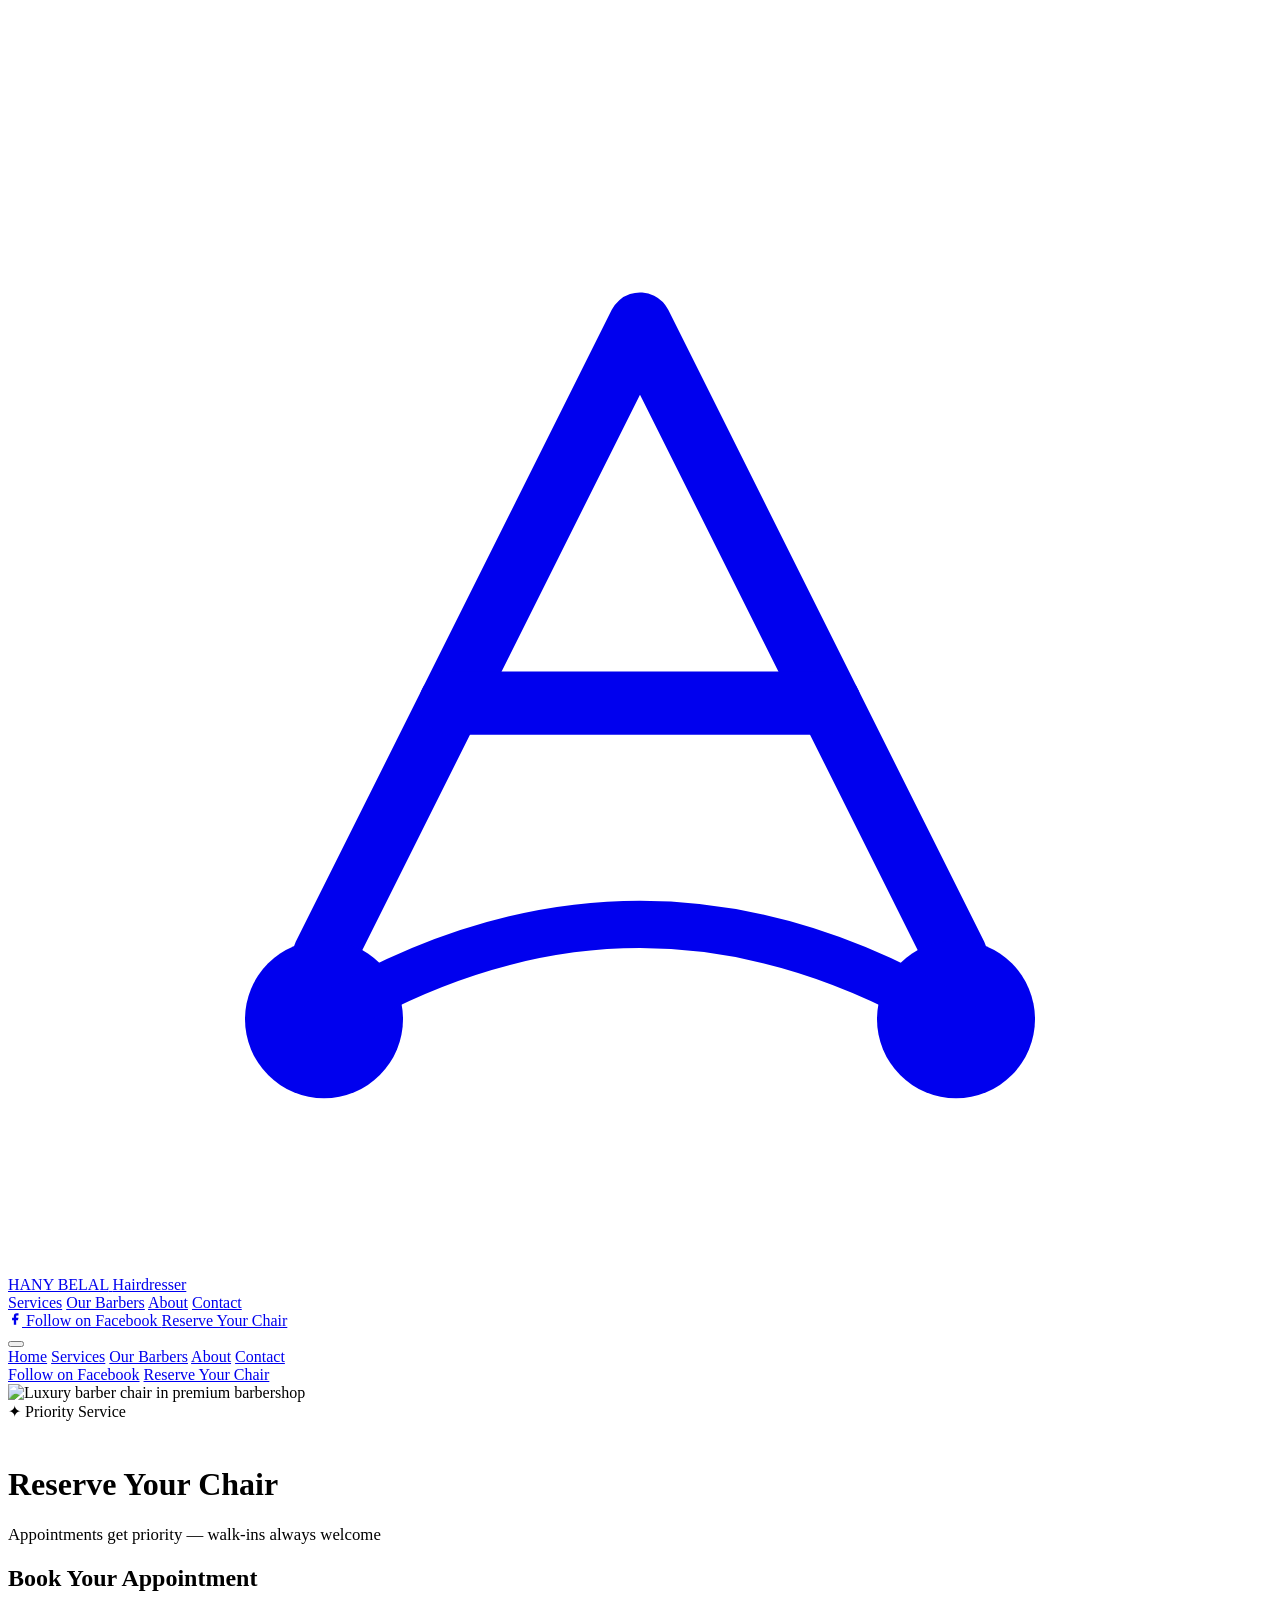
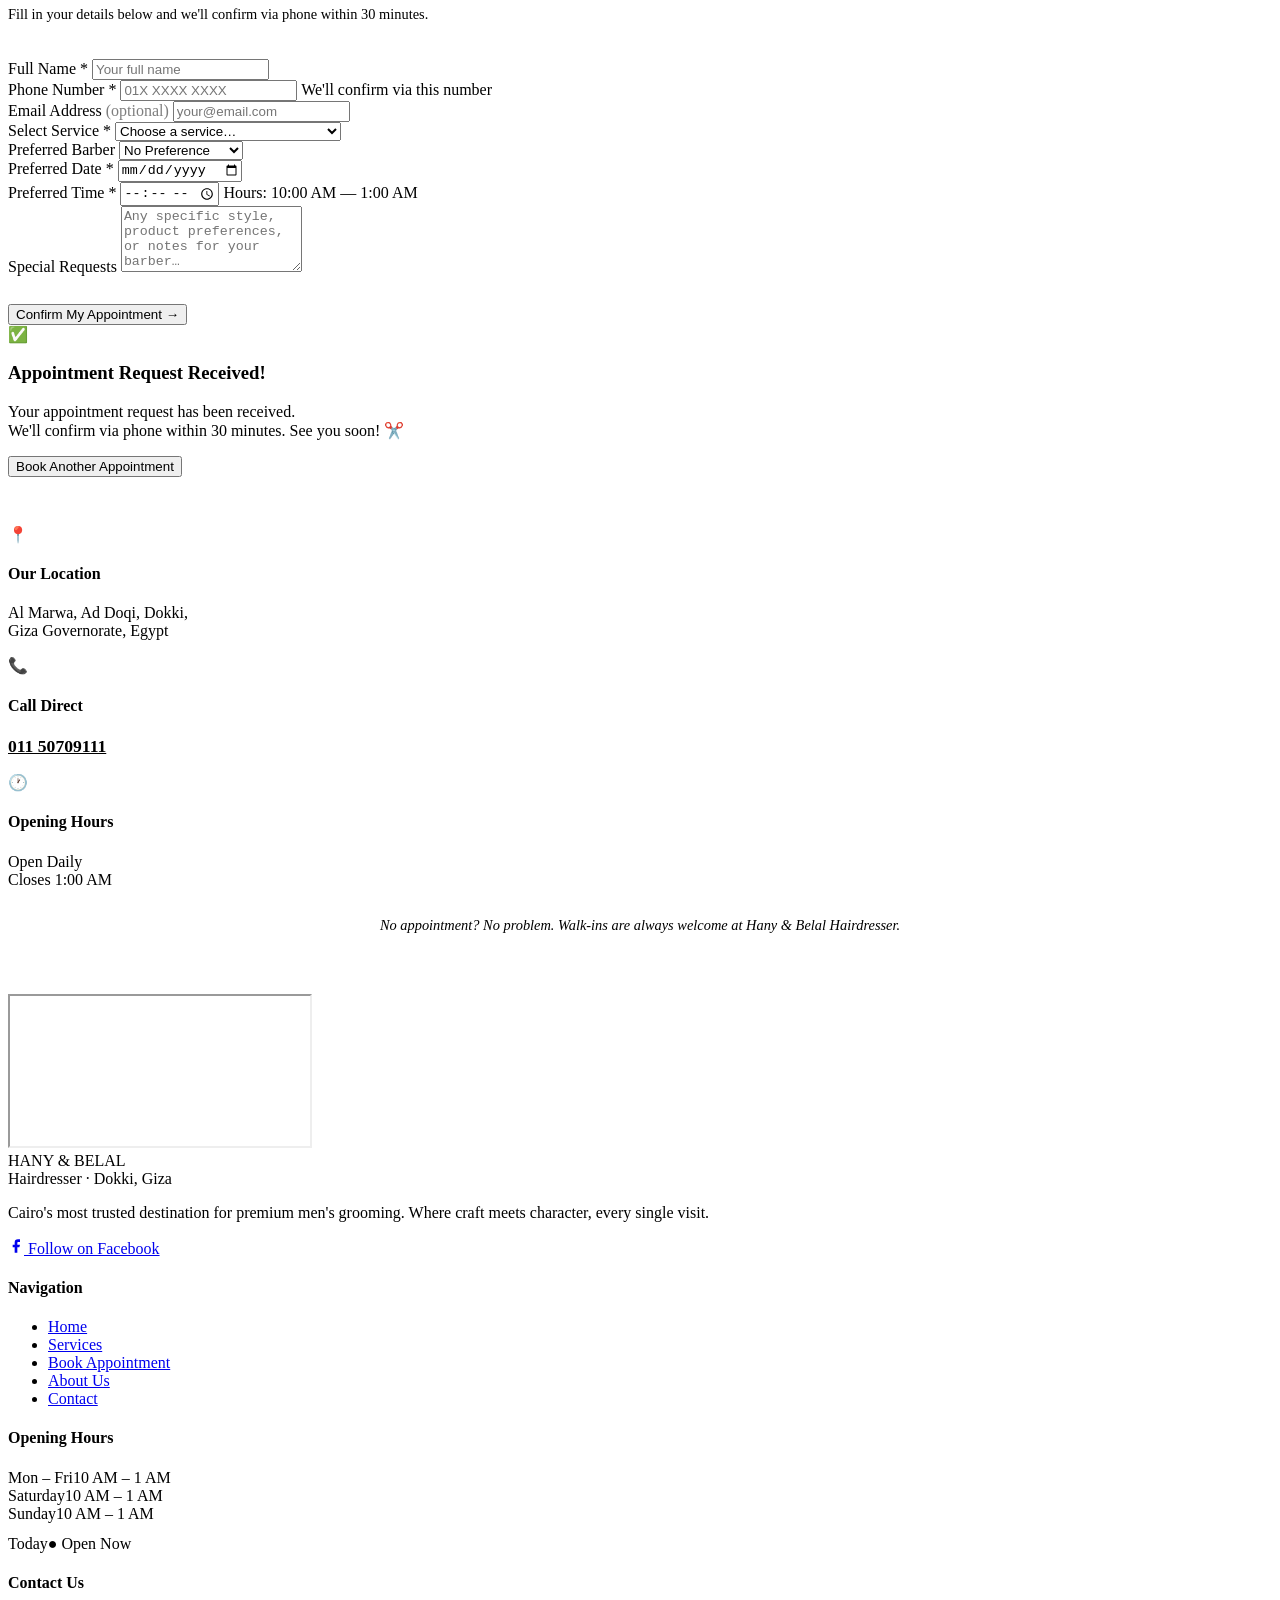
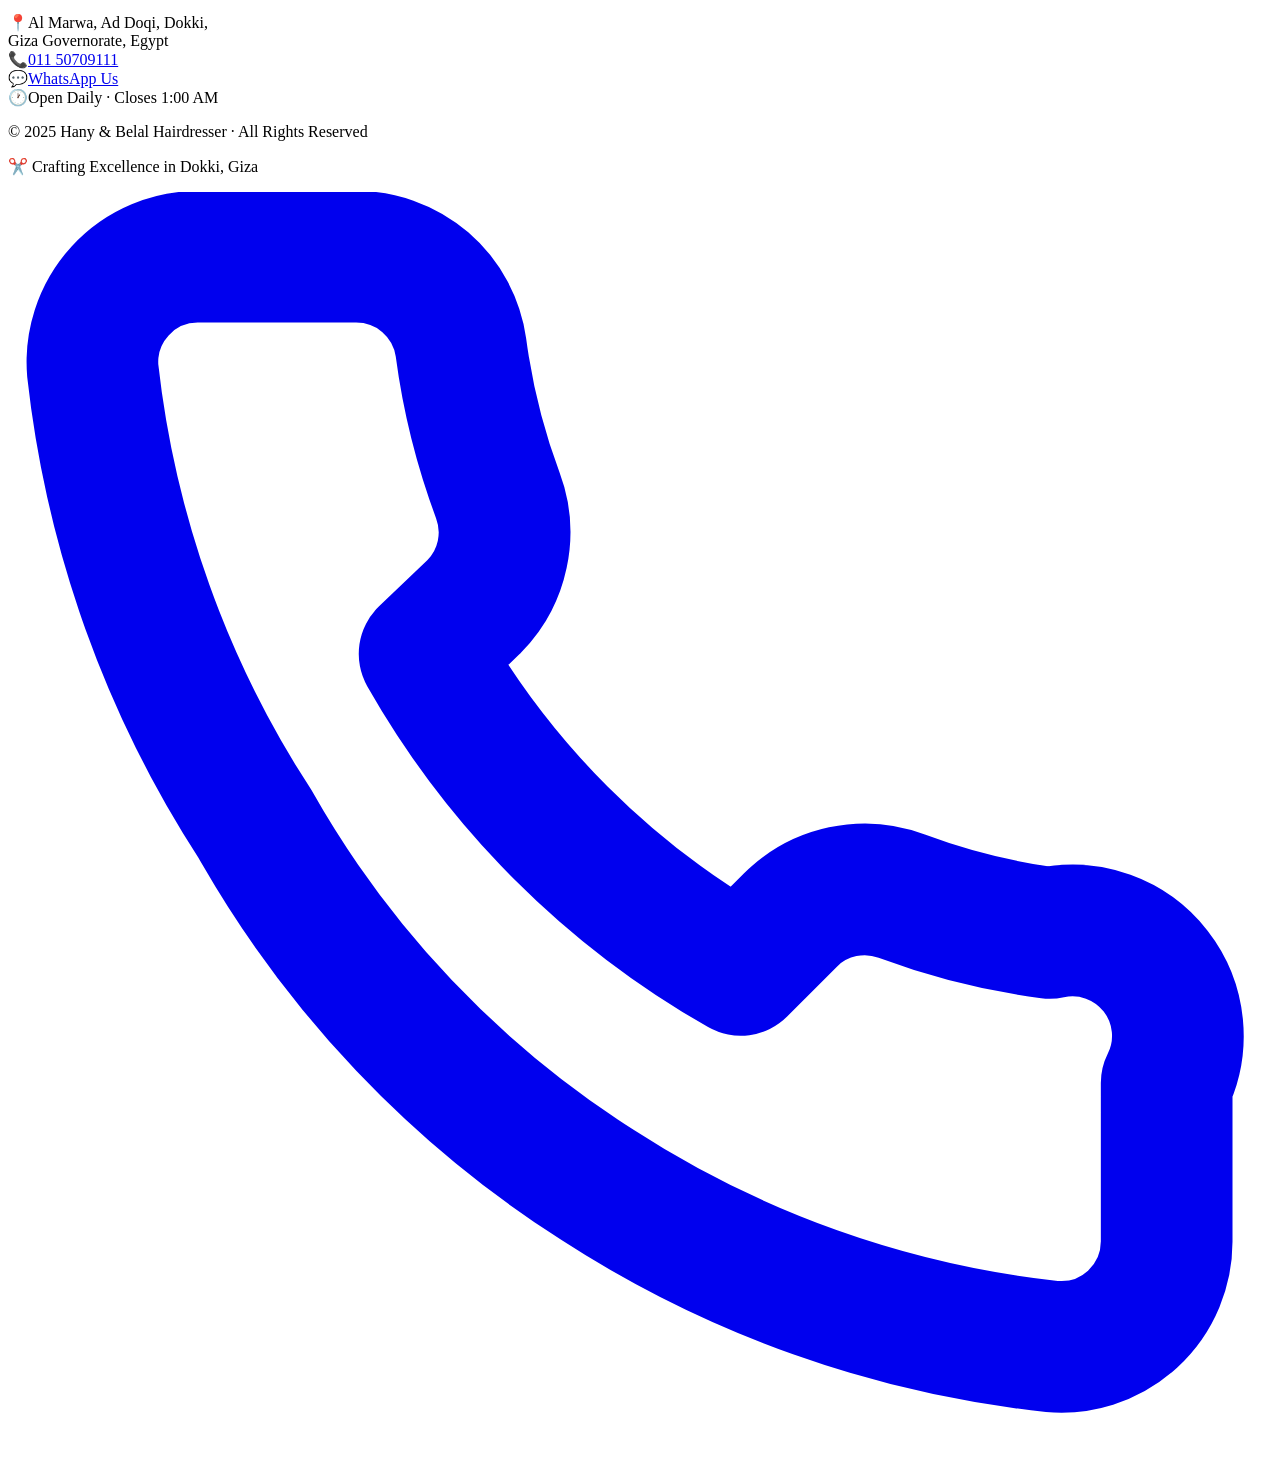
==== commit 18ed7b8a: "booking.html" ====
--- a/booking.html
+++ b/booking.html
@@ -1,279 +1,300 @@
 <!DOCTYPE html>
 <html lang="en">
 <head>
-  <meta charset="UTF-8">
-  <meta name="viewport" content="width=device-width, initial-scale=1.0">
-  <title>Book an Appointment — Hany & Belal Hairdresser</title>
-  <meta name="description" content="Book your grooming appointment at Hany & Belal Hairdresser, Dokki, Giza. Open until 1 AM.">
-  <link rel="preconnect" href="https://fonts.googleapis.com">
-  <link rel="preconnect" href="https://fonts.gstatic.com" crossorigin>
-  <link href="https://fonts.googleapis.com/css2?family=Playfair+Display:ital,wght@0,400;0,700;1,700&family=Inter:wght@300;400;500;600&display=swap" rel="stylesheet">
-  <link rel="stylesheet" href="styles.css">
+  <meta charset="UTF-8" />
+  <meta name="viewport" content="width=device-width, initial-scale=1.0" />
+  <title>Book Appointment — Hany & Belal Hairdresser | Dokki, Giza</title>
+  <meta name="description" content="Reserve your chair at Hany & Belal Hairdresser in Dokki, Giza. Priority appointments available. Walk-ins always welcome. Open until 1 AM daily." />
+  <meta name="keywords" content="book barber cairo, appointment dokki barbershop, reserve haircut giza" />
+  <meta property="og:title" content="Book Your Appointment — Hany & Belal Hairdresser" />
+  <meta property="og:description" content="Reserve your chair at Cairo's premier barbershop. Open until 1 AM in Dokki, Giza." />
+  <meta name="theme-color" content="#1A1A1A" />
+  <link rel="preconnect" href="https://fonts.googleapis.com" />
+  <link rel="preconnect" href="https://fonts.gstatic.com" crossorigin />
+  <link href="https://fonts.googleapis.com/css2?family=Playfair+Display:ital,wght@0,400;0,600;0,700;0,800;1,400;1,600;1,700&family=Inter:wght@300;400;500;600;700&display=swap" rel="stylesheet" />
+  <link rel="stylesheet" href="style.css" />
 </head>
 <body>
 
   <!-- NAVBAR -->
-  <nav class="navbar scrolled" id="navbar">
-    <div class="nav-container">
-      <a href="index.html" class="logo">
-        <svg class="logo-icon" viewBox="0 0 24 24" fill="currentColor" xmlns="http://www.w3.org/2000/svg" aria-hidden="true">
-          <path d="M9.5 4C8.12 4 7 5.12 7 6.5c0 1.08.65 2.01 1.58 2.34L7 11H5c-.55 0-1 .45-1 1v7c0 .55.45 1 1 1h14c.55 0 1-.45 1-1v-7c0-.55-.45-1-1-1h-2l-1.58-2.16C16.35 8.51 17 7.58 17 6.5 17 5.12 15.88 4 14.5 4c-1.17 0-2.16.76-2.5 1.82C11.66 4.76 10.67 4 9.5 4zm0 2c.28 0 .5.22.5.5S9.78 7 9.5 7 9 6.78 9 6.5 9.22 6 9.5 6zm5 0c.28 0 .5.22.5.5S14.78 7 14.5 7 14 6.78 14 6.5 14.22 6 14.5 6zM12 9.3l1.9 2.7H10.1L12 9.3zM6 13h12v5H6v-5z"/>
-        </svg>
-        <div>
-          <h1>HANY BELAL</h1>
-          <span>HAIRDRESSER</span>
-        </div>
+  <nav class="navbar" id="navbar">
+    <a href="index.html" class="nav-logo">
+      <svg class="nav-logo-icon" viewBox="0 0 40 40" fill="none" xmlns="http://www.w3.org/2000/svg">
+        <path d="M10 30 L20 10 L30 30" stroke="currentColor" stroke-width="2" stroke-linecap="round" stroke-linejoin="round"/>
+        <path d="M14 22 L26 22" stroke="currentColor" stroke-width="2" stroke-linecap="round"/>
+        <circle cx="10" cy="32" r="2.5" fill="currentColor"/>
+        <circle cx="30" cy="32" r="2.5" fill="currentColor"/>
+        <path d="M10 32 Q20 26 30 32" stroke="currentColor" stroke-width="1.5" fill="none" stroke-linecap="round"/>
+      </svg>
+      <div class="nav-logo-text">
+        <span class="nav-logo-main">HANY BELAL</span>
+        <span class="nav-logo-sub">Hairdresser</span>
+      </div>
+    </a>
+    <div class="nav-links">
+      <a href="services.html">Services</a>
+      <a href="index.html#team">Our Barbers</a>
+      <a href="about.html">About</a>
+      <a href="contact.html">Contact</a>
+    </div>
+    <div class="nav-actions">
+      <a href="https://web.facebook.com/HBHairdresser" target="_blank" rel="noopener" class="btn btn-outline-gold btn-sm">
+        <svg width="14" height="14" viewBox="0 0 24 24" fill="currentColor"><path d="M18 2h-3a5 5 0 0 0-5 5v3H7v4h3v8h4v-8h3l1-4h-4V7a1 1 0 0 1 1-1h3z"/></svg>
+        Follow on Facebook
       </a>
-
-      <ul class="nav-links">
-        <li><a href="index.html#services">Services</a></li>
-        <li><a href="index.html#team">Our Barbers</a></li>
-        <li><a href="about.html">About</a></li>
-        <li><a href="contact.html">Contact</a></li>
-      </ul>
-
-      <div class="nav-buttons">
-        <a href="https://web.facebook.com/HBHairdresser" target="_blank" rel="noopener" class="btn btn-outline-gold facebook-btn">Facebook</a>
-        <a href="booking.html" class="btn btn-gold">Book Now</a>
-      </div>
-
-      <button class="hamburger" aria-label="Open menu" aria-expanded="false">
-        <span></span><span></span><span></span>
-      </button>
-    </div>
+      <a href="booking.html" class="btn btn-gold btn-sm">Reserve Your Chair</a>
+    </div>
+    <button class="nav-hamburger" aria-label="Open menu"><span></span><span></span><span></span></button>
   </nav>
-
-  <!-- MOBILE MENU -->
-  <div class="mobile-menu" role="navigation">
-    <a href="index.html#services">Services</a>
+  <div class="nav-mobile-overlay">
+    <a href="index.html">Home</a>
+    <a href="services.html">Services</a>
     <a href="index.html#team">Our Barbers</a>
     <a href="about.html">About</a>
     <a href="contact.html">Contact</a>
-    <a href="https://web.facebook.com/HBHairdresser" target="_blank" rel="noopener" class="btn btn-outline-gold">Facebook</a>
-    <a href="booking.html" class="btn btn-gold">Book Now</a>
+    <div class="mobile-btns">
+      <a href="https://web.facebook.com/HBHairdresser" target="_blank" rel="noopener" class="btn btn-outline-gold">Follow on Facebook</a>
+      <a href="booking.html" class="btn btn-gold">Reserve Your Chair</a>
+    </div>
   </div>
 
-  <!-- PAGE HEADER -->
-  <section class="content-section" style="padding-top: 140px; text-align: center;">
-    <div class="badge">&#x2022; Reserve Your Chair</div>
-    <h2 style="margin-bottom: 1rem;">Book Your <span class="gold">Appointment</span></h2>
-    <p class="subtitle" style="margin-bottom: 0;">
-      Fill out the form and we'll confirm your slot. Or call us directly — we're open until 1 AM.
-    </p>
-  </section>
-
-  <!-- BOOKING INFO STRIP -->
-  <section class="content-section" style="padding-top: 0;">
-    <div class="info-strip">
-      <div class="info-item">
-        <span style="font-size: 2rem;">&#128205;</span>
-        <strong>Location</strong>
-        <a href="https://maps.google.com/?q=Al+Marwa+Ad+Doqi+Dokki+Giza" target="_blank" rel="noopener">Al Marwa, Dokki, Giza</a>
-      </div>
-      <div class="info-item">
-        <span style="font-size: 2rem;">&#128222;</span>
-        <strong>Phone</strong>
-        <a href="tel:01150709111">011 50709111</a>
-      </div>
-      <div class="info-item">
-        <span style="font-size: 2rem;">&#128336;</span>
-        <strong>Hours</strong>
-        <span style="color: var(--gold); font-weight: 600;">Open Daily — Closes 1 AM</span>
-      </div>
-      <div class="info-item">
-        <span style="font-size: 2rem;">&#128100;</span>
-        <strong>Walk-ins</strong>
-        <span style="color: var(--text-muted);">Always welcome</span>
-      </div>
-    </div>
-  </section>
-
-  <!-- BOOKING FORM -->
-  <section class="content-section" style="padding-top: 0; padding-bottom: 120px;">
-
-    <div class="form-container">
-      <!--
-        HOW TO ENABLE REAL FORM SUBMISSIONS ON GITHUB PAGES:
-        1. Sign up free at https://formspree.io/
-        2. Create a new form and get your Form ID (e.g. xdoqgkze)
-        3. Replace the action below with: https://formspree.io/f/YOUR_FORM_ID
-        Until then, the form works in demo mode (shows success screen without sending).
-      -->
-      <form id="booking-form" action="#" method="POST" novalidate>
-
-        <!-- Hidden fields for Formspree -->
-        <input type="hidden" name="_subject" value="New Booking — Hany & Belal Hairdresser">
-        <input type="text"   name="_gotcha"  style="display:none" tabindex="-1" autocomplete="off">
-
-        <div class="form-grid">
-
-          <div class="form-group">
-            <label for="name">Full Name *</label>
-            <input
-              type="text"
-              id="name"
-              name="name"
-              placeholder="Your full name"
-              required
-              autocomplete="name"
-            >
+  <!-- PAGE HERO -->
+  <div class="page-hero">
+    <div class="page-hero-bg">
+      <img
+        src="https://images.unsplash.com/photo-1585747860715-2ba37e788b70?w=1600&q=80&fit=crop"
+        alt="Luxury barber chair in premium barbershop"
+        loading="eager"
+      />
+    </div>
+    <div class="page-hero-content">
+      <span class="badge" style="margin-bottom:24px; display:inline-flex;">✦ Priority Service</span>
+      <h1 class="heading-xl text-gold">Reserve Your Chair</h1>
+      <p style="color:var(--text-muted); margin-top:16px; font-size:1.05rem;">
+        Appointments get priority — walk-ins always welcome
+      </p>
+    </div>
+  </div>
+
+  <!-- BOOKING FORM SECTION -->
+  <section class="section" style="background:var(--bg-primary);" id="booking">
+    <div class="container">
+
+      <div class="booking-form-wrap fade-up">
+        <!-- FORM -->
+        <form
+          id="booking-form"
+          action="https://formspree.io/f/YOUR_FORM_ID"
+          method="POST"
+        >
+          <div style="margin-bottom:36px;">
+            <h2 class="heading-lg" style="margin-bottom:8px;">
+              Book Your <span class="text-gold">Appointment</span>
+            </h2>
+            <p style="color:var(--text-muted); font-size:0.9rem;">
+              Fill in your details below and we'll confirm via phone within 30 minutes.
+            </p>
           </div>
 
-          <div class="form-group">
-            <label for="phone">Phone Number *</label>
-            <input
-              type="tel"
-              id="phone"
-              name="phone"
-              placeholder="e.g. 011 XXXXXXXX"
-              required
-              autocomplete="tel"
-            >
+          <div class="form-grid">
+
+            <div class="form-group">
+              <label for="full-name">Full Name *</label>
+              <input type="text" id="full-name" name="full_name" placeholder="Your full name" required />
+            </div>
+
+            <div class="form-group">
+              <label for="phone">Phone Number *</label>
+              <input type="tel" id="phone" name="phone" placeholder="01X XXXX XXXX" required />
+              <span class="form-note">We'll confirm via this number</span>
+            </div>
+
+            <div class="form-group">
+              <label for="email">Email Address <span style="opacity:0.5;">(optional)</span></label>
+              <input type="email" id="email" name="email" placeholder="your@email.com" />
+            </div>
+
+            <div class="form-group">
+              <label for="service">Select Service *</label>
+              <select id="service" name="service" required>
+                <option value="" disabled selected>Choose a service…</option>
+                <optgroup label="✂️ Cut & Style">
+                  <option value="Signature Tailored Cut">The Signature Tailored Cut</option>
+                  <option value="Executive Restyle">The Executive Restyle</option>
+                  <option value="Junior Executive">Junior Executive (Father & Son)</option>
+                </optgroup>
+                <optgroup label="🧔 Beard & Shave">
+                  <option value="Royal Hot Towel Shave">The Royal Hot Towel Shave</option>
+                  <option value="Sculpted Beard Design">The Sculpted Beard Design</option>
+                  <option value="Beard Camo">Beard Camo (Color Blend)</option>
+                </optgroup>
+                <optgroup label="🧖 Skin & Face Care">
+                  <option value="Charcoal Detox Facial">The Charcoal Detox Facial</option>
+                  <option value="Anti-Fatigue Eye Treatment">Anti-Fatigue Eye Treatment</option>
+                  <option value="Gentleman's Refresh">The Gentleman's Refresh</option>
+                </optgroup>
+                <optgroup label="💆 Scalp Therapy">
+                  <option value="Scalp Detox">The Invigorating Scalp Detox</option>
+                  <option value="Gray Blending">Gray Blending (10-Minute)</option>
+                  <option value="Keratin Smooth">Keratin Smooth Treatment</option>
+                </optgroup>
+                <optgroup label="✨ Finishing">
+                  <option value="Ear Nose Waxing">Ear & Nose Waxing</option>
+                  <option value="Eyebrow Threading">Eyebrow Threading & Shaping</option>
+                  <option value="Hand Massage">Signature Hand Massage</option>
+                </optgroup>
+              </select>
+            </div>
+
+            <div class="form-group">
+              <label for="barber">Preferred Barber</label>
+              <select id="barber" name="barber">
+                <option value="No Preference">No Preference</option>
+                <option value="Hany">Hany</option>
+                <option value="Belal">Belal</option>
+                <option value="Gamil">Gamil</option>
+                <option value="Mohamed Saeed">Mohamed Saeed</option>
+                <option value="Ahmed">Ahmed</option>
+              </select>
+            </div>
+
+            <div class="form-group">
+              <label for="date">Preferred Date *</label>
+              <input type="date" id="date" name="preferred_date" required />
+            </div>
+
+            <div class="form-group">
+              <label for="time">Preferred Time *</label>
+              <input type="time" id="time" name="preferred_time" min="11:00" max="00:30" required />
+              <span class="form-note">Hours: 10:00 AM — 1:00 AM</span>
+            </div>
+
+            <div class="form-group full">
+              <label for="requests">Special Requests</label>
+              <textarea id="requests" name="special_requests" rows="4" placeholder="Any specific style, product preferences, or notes for your barber…"></textarea>
+            </div>
+
           </div>
 
-          <div class="form-group">
-            <label for="service">Service *</label>
-            <select id="service" name="service" required>
-              <option value="" disabled selected>Select a service</option>
-              <option value="Classic Haircut">Classic Haircut</option>
-              <option value="Fade &amp; Taper">Fade &amp; Taper</option>
-              <option value="Beard Ritual">Beard Ritual</option>
-              <option value="Full Shave">Full Shave</option>
-              <option value="Hair Coloring">Hair Coloring</option>
-              <option value="Kids Cut">Kids Cut</option>
-              <option value="Haircut + Beard">Haircut + Beard Combo</option>
-              <option value="Other">Other</option>
-            </select>
+          <div style="margin-top:28px;">
+            <button type="submit" class="btn btn-gold btn-full btn-lg">
+              Confirm My Appointment →
+            </button>
           </div>
 
-          <div class="form-group">
-            <label for="barber">Preferred Barber</label>
-            <select id="barber" name="barber">
-              <option value="No preference">No preference</option>
-              <option value="Hany">Hany</option>
-              <option value="Belal">Belal</option>
-              <option value="Gamil">Gamil</option>
-              <option value="Mohamed Saeed">Mohamed Saeed</option>
-              <option value="Ahmed">Ahmed</option>
-            </select>
-          </div>
-
-          <div class="form-group">
-            <label for="date">Preferred Date *</label>
-            <input
-              type="date"
-              id="date"
-              name="date"
-              required
-            >
-          </div>
-
-          <div class="form-group">
-            <label for="time">Preferred Time *</label>
-            <select id="time" name="time" required>
-              <option value="" disabled selected>Select a time</option>
-              <option value="10:00 AM">10:00 AM</option>
-              <option value="11:00 AM">11:00 AM</option>
-              <option value="12:00 PM">12:00 PM</option>
-              <option value="1:00 PM">1:00 PM</option>
-              <option value="2:00 PM">2:00 PM</option>
-              <option value="3:00 PM">3:00 PM</option>
-              <option value="4:00 PM">4:00 PM</option>
-              <option value="5:00 PM">5:00 PM</option>
-              <option value="6:00 PM">6:00 PM</option>
-              <option value="7:00 PM">7:00 PM</option>
-              <option value="8:00 PM">8:00 PM</option>
-              <option value="9:00 PM">9:00 PM</option>
-              <option value="10:00 PM">10:00 PM</option>
-              <option value="11:00 PM">11:00 PM</option>
-              <option value="12:00 AM">12:00 AM</option>
-            </select>
-          </div>
-
-          <div class="form-group full-width">
-            <label for="notes">Additional Notes</label>
-            <textarea
-              id="notes"
-              name="notes"
-              placeholder="Any special requests, hair length preference, etc."
-              rows="4"
-            ></textarea>
-          </div>
-
-        </div>
-
-        <button type="submit" class="btn btn-gold form-submit">
-          Confirm My Booking &rarr;
-        </button>
-
-      </form>
-
-      <!-- SUCCESS MESSAGE -->
-      <div class="success-message" id="booking-success">
-        <span class="success-icon">&#10003;</span>
-        <h3>Booking Received!</h3>
-        <p>
-          Thank you for booking with Hany &amp; Belal Hairdresser.<br>
-          We'll call you shortly to confirm your appointment.<br>
-          Can't wait? Call us directly:
-          <a href="tel:01150709111" style="color: var(--gold); font-weight: 600; text-decoration: none;">011 50709111</a>
-        </p>
-        <button class="btn btn-outline-gold reset-form" style="margin-top: 1rem;">
-          Book Another Appointment
-        </button>
-      </div>
-    </div>
-
+        </form>
+
+        <!-- SUCCESS STATE -->
+        <div class="form-success" id="form-success">
+          <div class="check-anim">✅</div>
+          <h3>Appointment Request Received!</h3>
+          <p>Your appointment request has been received.<br>
+             We'll confirm via phone within 30 minutes. See you soon! ✂️</p>
+          <button id="book-again" class="btn btn-outline-gold">Book Another Appointment</button>
+        </div>
+
+      </div>
+
+      <!-- INFO STRIP -->
+      <div class="booking-info-strip fade-up" style="margin-top:48px;">
+        <div class="booking-info-item">
+          <div class="icon">📍</div>
+          <h4>Our Location</h4>
+          <p>Al Marwa, Ad Doqi, Dokki,<br>Giza Governorate, Egypt</p>
+        </div>
+        <div class="booking-info-item">
+          <div class="icon">📞</div>
+          <h4>Call Direct</h4>
+          <p><a href="tel:01150709111" style="color:var(--gold); font-weight:600; font-size:1.1rem;">011 50709111</a></p>
+        </div>
+        <div class="booking-info-item">
+          <div class="icon">🕐</div>
+          <h4>Opening Hours</h4>
+          <p>Open Daily<br>Closes 1:00 AM</p>
+        </div>
+      </div>
+
+      <p class="fade-up" style="text-align:center; margin-top:28px; font-style:italic; color:var(--text-muted); font-size:0.9rem;">
+        No appointment? No problem. Walk-ins are always welcome at Hany & Belal Hairdresser.
+      </p>
+
+      <!-- MAP -->
+      <div class="map-container fade-up" style="margin-top:60px;">
+        <iframe
+          src="https://www.google.com/maps/embed?pb=!1m18!1m12!1m3!1d3455.0!2d31.2121!3d30.0391!2m3!1f0!2f0!3f0!3m2!1i1024!2i768!4f13.1!3m3!1m2!1s0x14584539f8f45569%3A0x3d8c0f3d92b2aade!2sHany%20%26%20Belal%20Hairdresser!5e0!3m2!1sen!2seg!4v1700000000000!5m2!1sen!2seg"
+          loading="lazy"
+          referrerpolicy="no-referrer-when-downgrade"
+          title="Hany & Belal Hairdresser Location — Dokki, Giza, Egypt"
+          allowfullscreen
+        ></iframe>
+      </div>
+
+    </div>
   </section>
 
   <!-- FOOTER -->
   <footer>
-    <div class="footer-content">
-      <div class="footer-section">
-        <a href="index.html" class="logo footer-logo">
-          <svg class="logo-icon" viewBox="0 0 24 24" fill="currentColor" aria-hidden="true">
-            <path d="M9.5 4C8.12 4 7 5.12 7 6.5c0 1.08.65 2.01 1.58 2.34L7 11H5c-.55 0-1 .45-1 1v7c0 .55.45 1 1 1h14c.55 0 1-.45 1-1v-7c0-.55-.45-1-1-1h-2l-1.58-2.16C16.35 8.51 17 7.58 17 6.5 17 5.12 15.88 4 14.5 4c-1.17 0-2.16.76-2.5 1.82C11.66 4.76 10.67 4 9.5 4zm0 2c.28 0 .5.22.5.5S9.78 7 9.5 7 9 6.78 9 6.5 9.22 6 9.5 6zm5 0c.28 0 .5.22.5.5S14.78 7 14.5 7 14 6.78 14 6.5 14.22 6 14.5 6zM12 9.3l1.9 2.7H10.1L12 9.3zM6 13h12v5H6v-5z"/>
-          </svg>
-          <div>
-            <h3 style="font-size: 1.5rem; margin-bottom: 0.25rem;">HANY BELAL</h3>
-            <span style="font-size: 0.9rem; opacity: 0.8;">HAIRDRESSER</span>
+    <div class="container">
+      <div class="footer-grid">
+        <div class="footer-col footer-logo-area">
+          <div class="logo-name">HANY & BELAL</div>
+          <span class="logo-sub">Hairdresser · Dokki, Giza</span>
+          <p class="tagline">Cairo's most trusted destination for premium men's grooming. Where craft meets character, every single visit.</p>
+          <div class="footer-social">
+            <a href="https://web.facebook.com/HBHairdresser" target="_blank" rel="noopener">
+              <svg width="16" height="16" viewBox="0 0 24 24" fill="currentColor"><path d="M18 2h-3a5 5 0 0 0-5 5v3H7v4h3v8h4v-8h3l1-4h-4V7a1 1 0 0 1 1-1h3z"/></svg>
+              Follow on Facebook
+            </a>
           </div>
-        </a>
-        <p style="color: var(--text-muted); margin-top: 1rem;">Cairo's premier luxury barbershop.</p>
-      </div>
-      <div class="footer-section">
-        <h3>Navigation</h3>
-        <ul style="list-style:none;">
-          <li><a href="index.html#services" class="footer-link">Services</a></li>
-          <li><a href="index.html#team" class="footer-link">Our Barbers</a></li>
-          <li><a href="about.html" class="footer-link">About</a></li>
-          <li><a href="booking.html" class="footer-link">Book Now</a></li>
-        </ul>
-      </div>
-      <div class="footer-section">
-        <h3>Hours</h3>
-        <p style="color: var(--text-muted);">Open daily</p>
-        <p style="color: var(--gold); font-weight: 600; font-size: 1.1rem;">Closes 1:00 AM</p>
-        <p style="color: var(--text-muted);">Walk-ins welcome</p>
-      </div>
-      <div class="footer-section">
-        <h3>Contact</h3>
-        <p style="color: var(--text-muted);">&#128205; Al Marwa, Ad Doqi<br>Dokki, Giza</p>
-        <p><a href="tel:01150709111" style="color: var(--gold); font-weight: 600; text-decoration: none;">&#128222; 011 50709111</a></p>
-        <a href="https://web.facebook.com/HBHairdresser" target="_blank" rel="noopener" class="btn btn-outline-gold" style="margin-top: 1rem; display: inline-flex;">Facebook &rarr;</a>
-      </div>
-    </div>
-    <div class="footer-bottom">
-      &copy; 2025 Hany &amp; Belal Hairdresser &middot; All Rights Reserved
+        </div>
+        <div class="footer-col">
+          <h4>Navigation</h4>
+          <ul>
+            <li><a href="index.html">Home</a></li>
+            <li><a href="services.html">Services</a></li>
+            <li><a href="booking.html">Book Appointment</a></li>
+            <li><a href="about.html">About Us</a></li>
+            <li><a href="contact.html">Contact</a></li>
+          </ul>
+        </div>
+        <div class="footer-col">
+          <h4>Opening Hours</h4>
+          <div class="hours-row"><span>Mon – Fri</span><span>10 AM – 1 AM</span></div>
+          <div class="hours-row"><span>Saturday</span><span>10 AM – 1 AM</span></div>
+          <div class="hours-row"><span>Sunday</span><span>10 AM – 1 AM</span></div>
+          <div class="hours-row" style="margin-top:12px;"><span>Today</span><span class="status">● Open Now</span></div>
+        </div>
+        <div class="footer-col">
+          <h4>Contact Us</h4>
+          <div class="footer-contact-item"><span class="icon">📍</span><span>Al Marwa, Ad Doqi, Dokki,<br>Giza Governorate, Egypt</span></div>
+          <div class="footer-contact-item"><span class="icon">📞</span><a href="tel:01150709111">011 50709111</a></div>
+          <div class="footer-contact-item"><span class="icon">💬</span><a href="https://wa.me/201150709111" target="_blank" rel="noopener">WhatsApp Us</a></div>
+          <div class="footer-contact-item"><span class="icon">🕐</span><span>Open Daily · Closes 1:00 AM</span></div>
+        </div>
+      </div>
+      <div class="footer-bottom">
+        <p>© 2025 Hany & Belal Hairdresser · All Rights Reserved</p>
+        <p>✂️ Crafting Excellence in Dokki, Giza</p>
+      </div>
     </div>
   </footer>
 
-  <a href="tel:01150709111" class="floating-cta" aria-label="Call us">
-    <svg width="24" height="24" viewBox="0 0 24 24" fill="currentColor" aria-hidden="true">
-      <path d="M6.62 10.79c1.44 2.83 3.76 5.14 6.59 6.59l2.2-2.2c.27-.27.67-.36 1.02-.24 1.12.37 2.33.57 3.57.57.55 0 1 .45 1 1V20c0 .55-.45 1-1 1-9.39 0-17-7.61-17-17 0-.55.45-1 1-1h3.5c.55 0 1 .45 1 1 0 1.25.2 2.45.57 3.57.11.35.03.74-.25 1.02l-2.2 2.2z"/>
+  <a href="tel:01150709111" class="float-call" aria-label="Call us">
+    <svg viewBox="0 0 24 24" fill="none" stroke="currentColor" stroke-width="2.5" stroke-linecap="round" stroke-linejoin="round">
+      <path d="M22 16.92v3a2 2 0 0 1-2.18 2 19.79 19.79 0 0 1-8.63-3.07A19.5 19.5 0 0 1 4.69 12 19.79 19.79 0 0 1 1.61 3.4 2 2 0 0 1 3.6 1.23h3a2 2 0 0 1 2 1.72 12.84 12.84 0 0 0 .7 2.81 2 2 0 0 1-.45 2.11L7.91 8.77a16 16 0 0 0 6 6l.95-.95a2 2 0 0 1 2.11-.45 12.84 12.84 0 0 0 2.81.7A2 2 0 0 1 22 16.92z"/>
     </svg>
   </a>
 
-  <script src="script.js"></script>
+  <script src="main.js" defer></script>
+  <script>
+    // Set min date to today
+    document.addEventListener('DOMContentLoaded', () => {
+      const dateInput = document.getElementById('date');
+      if (dateInput) {
+        const today = new Date().toISOString().split('T')[0];
+        dateInput.min = today;
+      }
+    });
+  </script>
 </body>
 </html>
